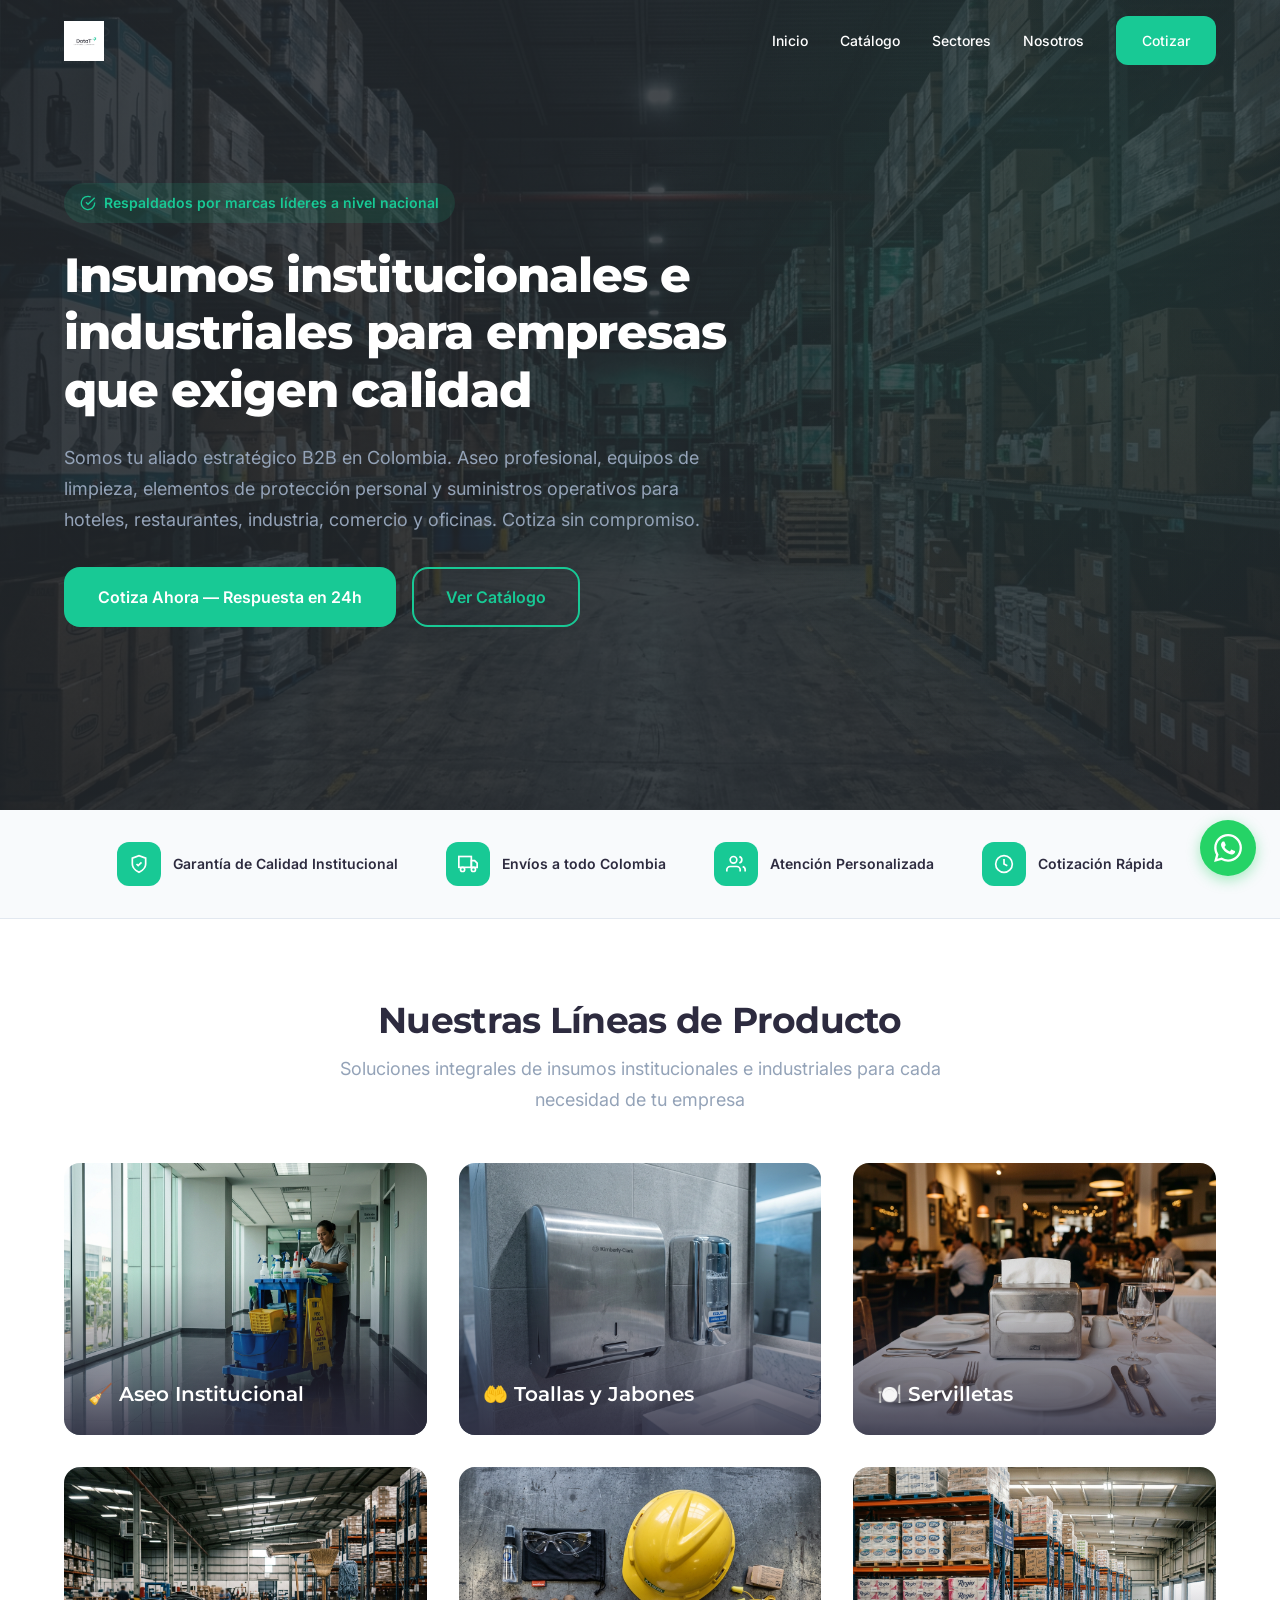
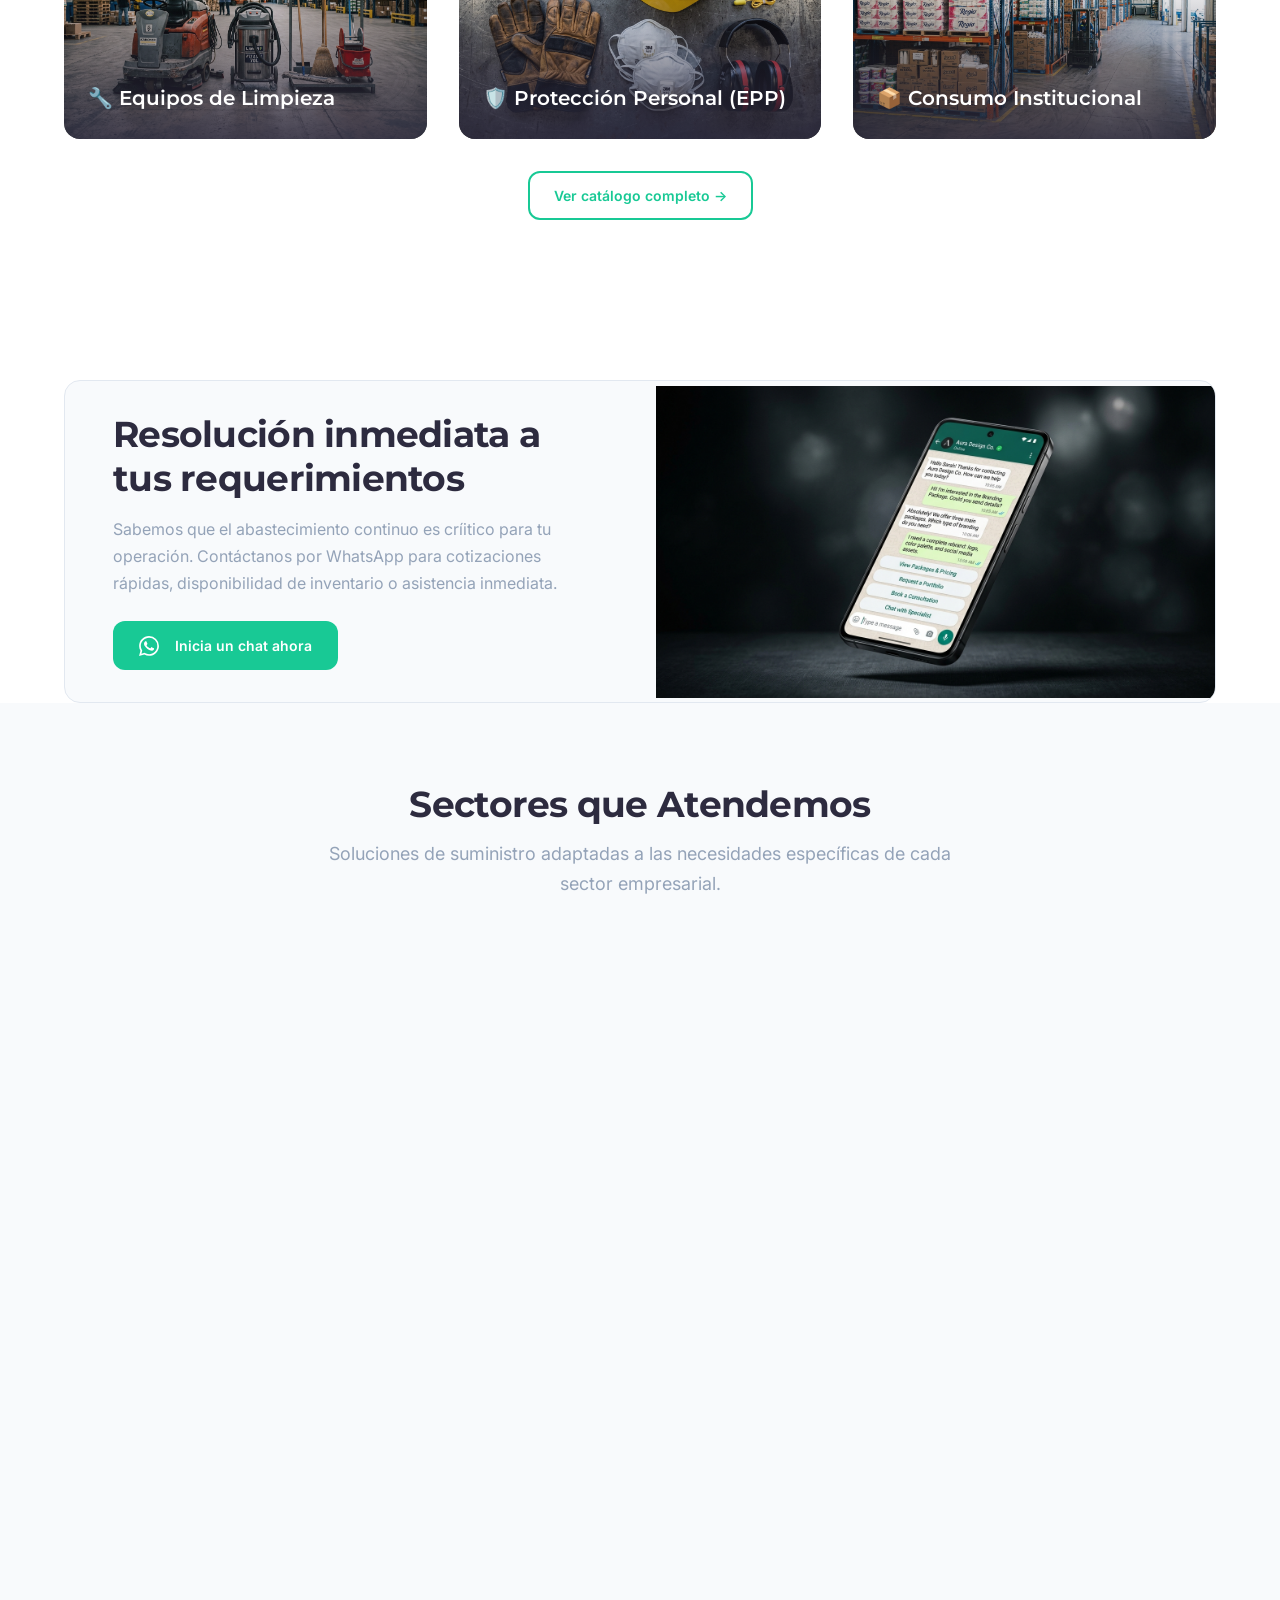
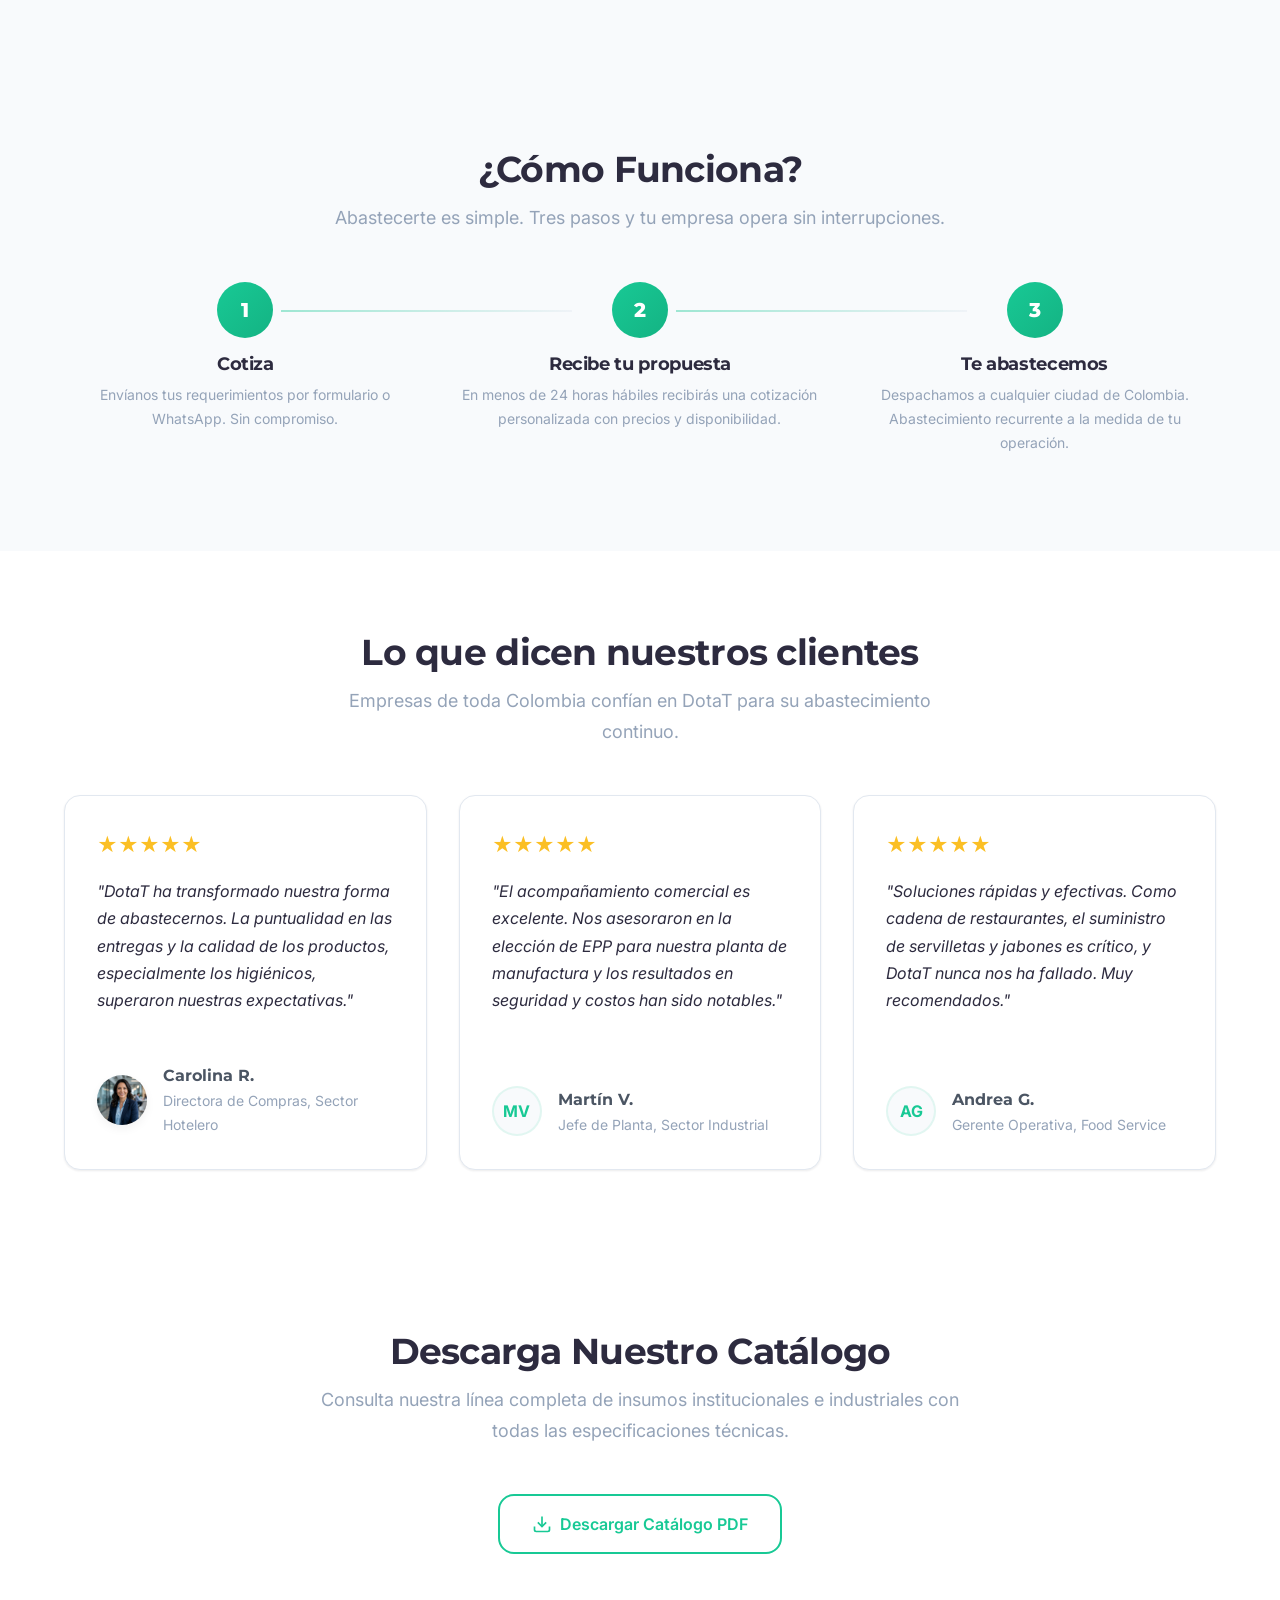
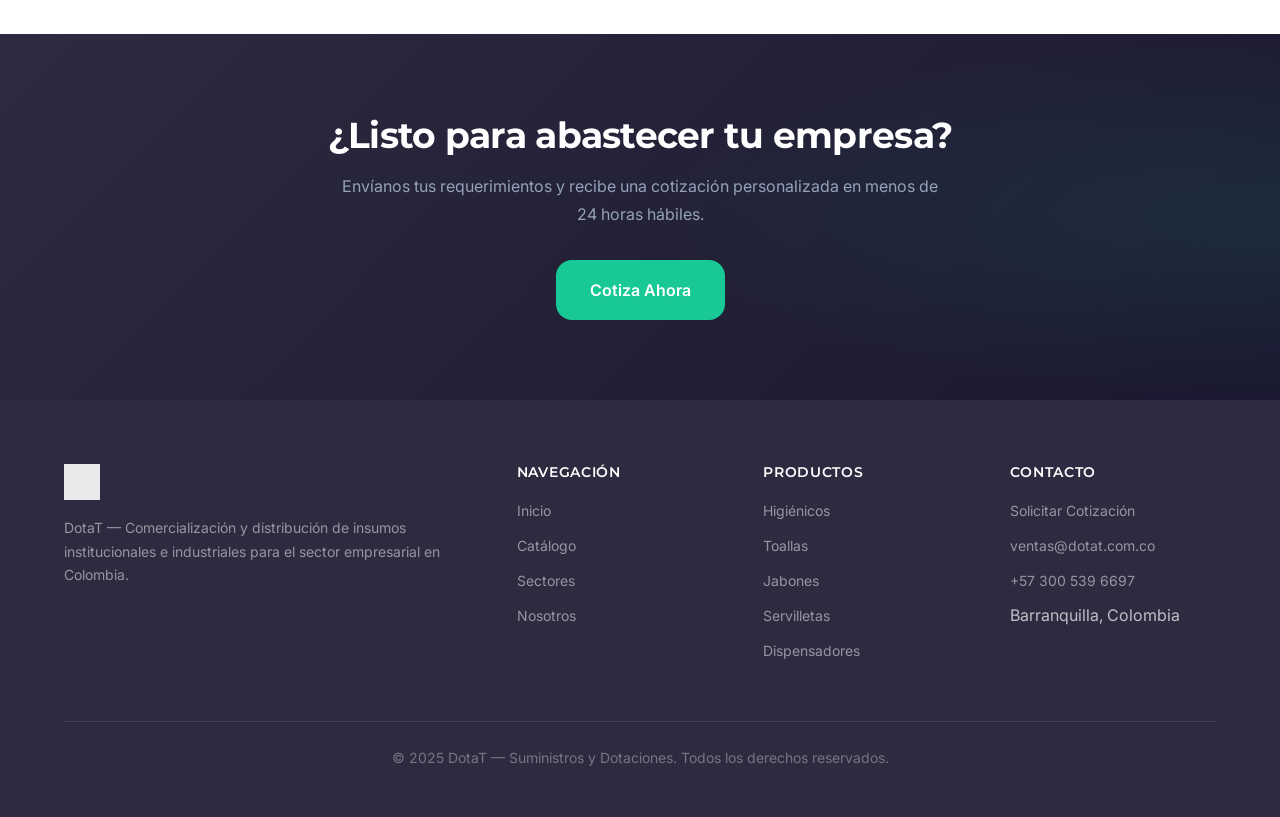
==== index.html @ 96220d11 "fix: mobile UX improvements for catalog, sectores, and nosotros pages - Catalog: hide filter sidebar" ====
﻿<!DOCTYPE html>
<html lang="es">

<head>
  <meta charset="UTF-8">
  <meta name="viewport" content="width=device-width, initial-scale=1.0">
  <title>DotaT — Insumos Institucionales e Industriales para Empresas | Colombia</title>
  <meta name="description"
    content="DotaT comercializa y distribuye insumos institucionales e industriales para el sector empresarial en Colombia. Aseo profesional, equipos de limpieza, EPP y suministros de consumo masivo respaldados por marcas reconocidas.">
  <link rel="canonical" href="https://dotat.com.co/">

  <!-- Open Graph -->
  <meta property="og:type" content="website">
  <meta property="og:title" content="DotaT — Insumos Institucionales e Industriales para Empresas">
  <meta property="og:description"
    content="Aseo profesional, equipos de limpieza, EPP y suministros operativos para hoteles, restaurantes, industria, comercio y oficinas en Colombia.">
  <meta property="og:url" content="https://dotat.com.co/">
  <meta property="og:site_name" content="DotaT">
  <meta property="og:locale" content="es_CO">

  <link rel="stylesheet" href="css/styles.css">
  <link rel="icon" href="assets/logo/favicon.ico" type="image/x-icon">

  <!-- Schema.org JSON-LD -->
  <script type="application/ld+json">
  {
    "@context": "https://schema.org",
    "@graph": [
      {
        "@type": "Organization",
        "@id": "https://dotat.com.co/#organization",
        "name": "DotaT — Suministros y Dotaciones",
        "url": "https://dotat.com.co",
        "description": "Comercialización y distribución de insumos institucionales e industriales para el sector empresarial en Colombia.",
        "email": "ventas@dotat.com.co",
        "telephone": "+573005396697",
        "address": {
          "@type": "PostalAddress",
          "addressLocality": "Barranquilla",
          "addressCountry": "CO"
        },
        "areaServed": {
          "@type": "Country",
          "name": "Colombia"
        },
        "contactPoint": [
          {
            "@type": "ContactPoint",
            "telephone": "+573005396697",
            "contactType": "sales",
            "email": "ventas@dotat.com.co",
            "availableLanguage": "Spanish"
          },
          {
            "@type": "ContactPoint",
            "email": "servicioalcliente@dotat.com.co",
            "contactType": "customer service",
            "availableLanguage": "Spanish"
          }
        ]
      },
      {
        "@type": "WebSite",
        "@id": "https://dotat.com.co/#website",
        "url": "https://dotat.com.co",
        "name": "DotaT",
        "publisher": { "@id": "https://dotat.com.co/#organization" }
      }
    ]
  }
  </script>
</head>

<body>

  <!-- ========== NAVBAR ========== -->
  <nav class="navbar" role="navigation" aria-label="Navegación principal">
    <div class="container navbar__inner">
      <a href="index.html" class="navbar__logo" aria-label="DotaT - Inicio">
        <img src="assets/logo-dotat.jpeg" alt="DotaT — Suministros y Dotaciones">
      </a>
      <button class="navbar__toggle" aria-label="Abrir menú" aria-expanded="false">
        <span></span><span></span><span></span>
      </button>
      <ul class="navbar__links">
        <li><a href="index.html">Inicio</a></li>
        <li><a href="catalogo.html">Catálogo</a></li>
        <li><a href="sectores.html">Sectores</a></li>
        <li><a href="nosotros.html">Nosotros</a></li>
        <li><a href="contacto.html" class="btn btn--primary">Cotizar</a></li>
      </ul>
    </div>
  </nav>

  <!-- ========== HERO ========== -->
  <section class="hero" id="inicio"
    style="background: linear-gradient(rgba(36, 41, 46, 0.85), rgba(36, 41, 46, 0.85)), url('assets/images/hero/h01.webp') center/cover no-repeat;">
    <div class="container">
      <div class="hero__content">
        <span class="hero__badge">
          <svg width="16" height="16" viewBox="0 0 24 24" fill="none" stroke="currentColor" stroke-width="2">
            <path d="M22 11.08V12a10 10 0 1 1-5.93-9.14" />
            <polyline points="22 4 12 14.01 9 11.01" />
          </svg>
          Respaldados por marcas líderes a nivel nacional
        </span>
        <h1>Insumos institucionales e industriales para empresas que exigen calidad</h1>
        <p class="hero__subtitle">Somos tu aliado estratégico B2B en Colombia. Aseo profesional, equipos de limpieza,
          elementos de protección personal y suministros operativos para hoteles, restaurantes, industria, comercio y
          oficinas. Cotiza sin compromiso.</p>
        <div class="hero__actions">
          <a href="contacto.html" class="btn btn--primary btn--lg">Cotiza Ahora — Respuesta en 24h</a>
          <a href="catalogo.html" class="btn btn--outline btn--lg">Ver Catálogo</a>
        </div>
      </div>
    </div>
  </section>

  <!-- ========== TRUST BAR ========== -->
  <section class="trust-bar">
    <div class="container trust-bar__inner">
      <div class="trust-item">
        <div class="trust-item__icon">
          <svg width="20" height="20" viewBox="0 0 24 24" fill="none" stroke="currentColor" stroke-width="2">
            <path d="M12 22s8-4 8-10V5l-8-3-8 3v7c0 6 8 10 8 10z" />
            <polyline points="9 12 11 14 15 10" />
          </svg>
        </div>
        <span>Garantía de Calidad Institucional</span>
      </div>
      <div class="trust-item">
        <div class="trust-item__icon">
          <svg width="20" height="20" viewBox="0 0 24 24" fill="none" stroke="currentColor" stroke-width="2">
            <rect x="1" y="3" width="15" height="13" />
            <polygon points="16 8 20 8 23 11 23 16 16 16 16 8" />
            <circle cx="5.5" cy="18.5" r="2.5" />
            <circle cx="18.5" cy="18.5" r="2.5" />
          </svg>
        </div>
        <span>Envíos a todo Colombia</span>
      </div>
      <div class="trust-item">
        <div class="trust-item__icon">
          <svg width="20" height="20" viewBox="0 0 24 24" fill="none" stroke="currentColor" stroke-width="2">
            <path d="M17 21v-2a4 4 0 0 0-4-4H5a4 4 0 0 0-4 4v2" />
            <circle cx="9" cy="7" r="4" />
            <path d="M23 21v-2a4 4 0 0 0-3-3.87" />
            <path d="M16 3.13a4 4 0 0 1 0 7.75" />
          </svg>
        </div>
        <span>Atención Personalizada</span>
      </div>
      <div class="trust-item">
        <div class="trust-item__icon">
          <svg width="20" height="20" viewBox="0 0 24 24" fill="none" stroke="currentColor" stroke-width="2">
            <circle cx="12" cy="12" r="10" />
            <polyline points="12 6 12 12 16 14" />
          </svg>
        </div>
        <span>Cotización Rápida</span>
      </div>
    </div>
  </section>

  <!-- ========== CATEGORÍAS DESTACADAS ========== -->
  <section class="section" id="categorias">
    <div class="container">
      <div class="section-header">
        <h2>Nuestras Líneas de Producto</h2>
        <p>Soluciones integrales de insumos institucionales e industriales para cada necesidad de tu empresa</p>
      </div>
      <div class="grid grid--3">
        <a href="catalogo.html#higienicos-jumbo" class="category-card" data-animate>
          <img class="category-card__img" src="assets/images/categorias/c01.webp" loading="lazy"
            alt="Insumos de Aseo Institucional">
          <div class="category-card__overlay">
            <span class="category-card__title">🧹 Aseo Institucional</span>
          </div>
        </a>
        <a href="catalogo.html#toallas-flujo-central" class="category-card" data-animate>
          <img class="category-card__img" src="assets/images/categorias/c02.webp" loading="lazy"
            alt="Toallas y Jabones Institucionales">
          <div class="category-card__overlay">
            <span class="category-card__title">🤲 Toallas y Jabones</span>
          </div>
        </a>
        <a href="catalogo.html#servilletas" class="category-card" data-animate>
          <img class="category-card__img" src="assets/images/categorias/c03.webp" loading="lazy"
            alt="Servilletas Institucionales">
          <div class="category-card__overlay">
            <span class="category-card__title">🍽️ Servilletas</span>
          </div>
        </a>
        <a href="catalogo.html" class="category-card" data-animate>
          <img class="category-card__img" src="assets/images/categorias/c04.webp" loading="lazy"
            alt="Equipos y Accesorios de Limpieza Profesional">
          <div class="category-card__overlay">
            <span class="category-card__title">🔧 Equipos de Limpieza</span>
          </div>
        </a>
        <a href="catalogo.html" class="category-card" data-animate>
          <img class="category-card__img" src="assets/images/categorias/c05.webp" loading="lazy"
            alt="Elementos de Protección Personal (EPP)">
          <div class="category-card__overlay">
            <span class="category-card__title">🛡️ Protección Personal (EPP)</span>
          </div>
        </a>
        <a href="catalogo.html" class="category-card" data-animate>
          <img class="category-card__img" src="assets/images/categorias/c06.webp" loading="lazy"
            alt="Insumos de Consumo Institucional">
          <div class="category-card__overlay">
            <span class="category-card__title">📦 Consumo Institucional</span>
          </div>
        </a>
      </div>
      <div class="text-center mt-8">
        <a href="catalogo.html" class="btn btn--outline">Ver catálogo completo →</a>
      </div>
    </div>
  </section>

  <!-- ========== WHATSAPP BANNERR ========== -->
  <section class="section" style="padding-bottom: 0;">
    <div class="container">
      <div class="grid grid--2"
        style="align-items: center; background: var(--color-surface); border-radius: var(--radius-lg); overflow: hidden; border: 1px solid var(--color-border);">
        <div style="padding: var(--space-8) var(--space-12);">
          <h2 style="margin-bottom: var(--space-4);">Resolución inmediata a tus requerimientos</h2>
          <p class="text-muted" style="margin-bottom: var(--space-6);">Sabemos que el abastecimiento continuo es
            críitico para tu operación. Contáctanos por WhatsApp para cotizaciones rápidas, disponibilidad de inventario
            o asistencia inmediata.</p>
          <a href="https://wa.me/573005396697?text=Hola%2C%20me%20interesa%20cotizar%20productos%20DotaT"
            class="btn btn--primary" target="_blank" rel="noopener">
            <svg width="20" height="20" viewBox="0 0 24 24" fill="currentColor" style="margin-right: 8px;">
              <path
                d="M17.472 14.382c-.297-.149-1.758-.867-2.03-.967-.273-.099-.471-.148-.67.15-.197.297-.767.966-.94 1.164-.173.199-.347.223-.644.075-.297-.15-1.255-.463-2.39-1.475-.883-.788-1.48-1.761-1.653-2.059-.173-.297-.018-.458.13-.606.134-.133.298-.347.446-.52.149-.174.198-.298.298-.497.099-.198.05-.371-.025-.52-.075-.149-.669-1.612-.916-2.207-.242-.579-.487-.5-.669-.51-.173-.008-.371-.01-.57-.01-.198 0-.52.074-.792.372-.272.297-1.04 1.016-1.04 2.479 0 1.462 1.065 2.875 1.213 3.074.149.198 2.096 3.2 5.077 4.487.709.306 1.262.489 1.694.625.712.227 1.36.195 1.871.118.571-.085 1.758-.719 2.006-1.413.248-.694.248-1.289.173-1.413-.074-.124-.272-.198-.57-.347m-5.421 7.403h-.004a9.87 9.87 0 01-5.031-1.378l-.361-.214-3.741.982.998-3.648-.235-.374a9.86 9.86 0 01-1.51-5.26c.001-5.45 4.436-9.884 9.888-9.884 2.64 0 5.122 1.03 6.988 2.898a9.825 9.825 0 012.893 6.994c-.003 5.45-4.437 9.884-9.885 9.884m8.413-18.297A11.815 11.815 0 0012.05 0C5.495 0 .16 5.335.157 11.892c0 2.096.547 4.142 1.588 5.945L.057 24l6.305-1.654a11.882 11.882 0 005.683 1.448h.005c6.554 0 11.89-5.335 11.893-11.893a11.821 11.821 0 00-3.48-8.413z" />
            </svg>
            Inicia un chat ahora
          </a>
        </div>
        <div>
          <img src="assets/images/extras/e01.webp" alt="Atención rápida por WhatsApp"
            style="width: 100%; height: 100%; object-fit: cover; display: block;" loading="lazy">
        </div>
      </div>
    </div>
  </section>

  <!-- ========== SECTORES ========== -->
  <section class="section section--surface" id="sectores">
    <div class="container">
      <div class="section-header">
        <h2>Sectores que Atendemos</h2>
        <p>Soluciones de suministro adaptadas a las necesidades específicas de cada sector empresarial.</p>
      </div>
      <div class="grid grid--3">
        <div class="card sector-card" data-animate>
          <div class="sector-card__icon">🏨</div>
          <h3 class="sector-card__title">Hoteles y Hospitalidad</h3>
          <p class="sector-card__desc">Abastecimiento constante y presentación premium para tus huéspedes.</p>
          <a href="sectores.html#hoteles" class="btn btn--outline">Ver soluciones</a>
        </div>
        <div class="card sector-card" data-animate>
          <div class="sector-card__icon">🍽️</div>
          <h3 class="sector-card__title">Restaurantes y Food Service</h3>
          <p class="sector-card__desc">Servilletas de alta rotación y entregas programadas para tu operación.</p>
          <a href="sectores.html#restaurantes" class="btn btn--outline">Ver soluciones</a>
        </div>
        <div class="card sector-card" data-animate>
          <div class="sector-card__icon">🏥</div>
          <h3 class="sector-card__title">Clínicas y Salud</h3>
          <p class="sector-card__desc">Cumplimiento normativo con productos certificados de higiene profesional.</p>
          <a href="sectores.html#clinicas" class="btn btn--outline">Ver soluciones</a>
        </div>
        <div class="card sector-card" data-animate>
          <div class="sector-card__icon">🏭</div>
          <h3 class="sector-card__title">Industria y Manufactura</h3>
          <p class="sector-card__desc">Insumos industriales, EPP y soluciones para continuidad operativa.</p>
          <a href="sectores.html#industria" class="btn btn--outline">Ver soluciones</a>
        </div>
        <div class="card sector-card" data-animate>
          <div class="sector-card__icon">🏢</div>
          <h3 class="sector-card__title">Oficinas y Centros Empresariales</h3>
          <p class="sector-card__desc">Suministros institucionales con costos controlados y abastecimiento recurrente.
          </p>
          <a href="sectores.html#oficinas" class="btn btn--outline">Ver soluciones</a>
        </div>
        <div class="card sector-card" data-animate>
          <div class="sector-card__icon">📦</div>
          <h3 class="sector-card__title">Comercio y Establecimientos</h3>
          <p class="sector-card__desc">Soluciones de suministro flexibles para negocios de cualquier tamaño.</p>
          <a href="sectores.html#comercio" class="btn btn--outline">Ver soluciones</a>
        </div>
      </div>
    </div>
  </section>

  <!-- ========== CÓMO FUNCIONA ========== -->
  <section class="section section--surface" id="como-funciona">
    <div class="container">
      <div class="section-header">
        <h2>¿Cómo Funciona?</h2>
        <p>Abastecerte es simple. Tres pasos y tu empresa opera sin interrupciones.</p>
      </div>
      <div class="steps">
        <div class="step" data-animate>
          <div class="step__number">1</div>
          <h3 class="step__title">Cotiza</h3>
          <p class="step__desc">Envíanos tus requerimientos por formulario o WhatsApp. Sin compromiso.</p>
        </div>
        <div class="step" data-animate>
          <div class="step__number">2</div>
          <h3 class="step__title">Recibe tu propuesta</h3>
          <p class="step__desc">En menos de 24 horas hábiles recibirás una cotización personalizada con precios y
            disponibilidad.</p>
        </div>
        <div class="step" data-animate>
          <div class="step__number">3</div>
          <h3 class="step__title">Te abastecemos</h3>
          <p class="step__desc">Despachamos a cualquier ciudad de Colombia. Abastecimiento recurrente a la medida de tu
            operación.</p>
        </div>
      </div>
    </div>
  </section>

  <!-- ========== TESTIMONIOS ========== -->
  <section class="section">
    <div class="container">
      <div class="section-header text-center">
        <h2>Lo que dicen nuestros clientes</h2>
        <p>Empresas de toda Colombia confían en DotaT para su abastecimiento continuo.</p>
      </div>
      <div class="grid grid--3">
        <div class="card" style="padding: var(--space-8); display: flex; flex-direction: column; gap: var(--space-4);">
          <div style="color: #fbbf24; font-size: 1.25rem;">★★★★★</div>
          <p style="font-style: italic; color: var(--color-text-primary); flex-grow: 1;">"DotaT ha transformado nuestra
            forma de abastecernos. La puntualidad en las entregas y la calidad de los productos, especialmente los
            higiénicos, superaron nuestras expectativas."</p>
          <div style="display: flex; align-items: center; gap: var(--space-4); margin-top: var(--space-4);">
            <div
              style="width: 50px; height: 50px; border-radius: 50%; overflow: hidden; background: var(--color-surface); flex-shrink: 0; box-shadow: 0 4px 10px rgba(0,0,0,0.05);">
              <img src="assets/images/extras/e06.webp" alt="Carolina Restrepo"
                style="width: 100%; height: 100%; object-fit: cover;">
            </div>
            <div>
              <p style="font-weight: 700; margin: 0; font-family: var(--font-heading);">Carolina R.</p>
              <p style="font-size: var(--text-sm); color: var(--color-text-muted); margin: 0;">Directora de Compras,
                Sector Hotelero</p>
            </div>
          </div>
        </div>

        <div class="card" style="padding: var(--space-8); display: flex; flex-direction: column; gap: var(--space-4);">
          <div style="color: #fbbf24; font-size: 1.25rem;">★★★★★</div>
          <p style="font-style: italic; color: var(--color-text-primary); flex-grow: 1;">"El acompañamiento comercial es
            excelente. Nos asesoraron en la elección de EPP para nuestra planta de manufactura y los resultados en
            seguridad y costos han sido notables."</p>
          <div style="display: flex; align-items: center; gap: var(--space-4); margin-top: var(--space-4);">
            <div
              style="width: 50px; height: 50px; border-radius: 50%; overflow: hidden; background: var(--color-surface); flex-shrink: 0; display: flex; align-items: center; justify-content: center; font-weight: bold; color: var(--color-accent); border: 2px solid var(--color-accent-light);">
              MV
            </div>
            <div>
              <p style="font-weight: 700; margin: 0; font-family: var(--font-heading);">Martín V.</p>
              <p style="font-size: var(--text-sm); color: var(--color-text-muted); margin: 0;">Jefe de Planta, Sector
                Industrial</p>
            </div>
          </div>
        </div>

        <div class="card" style="padding: var(--space-8); display: flex; flex-direction: column; gap: var(--space-4);">
          <div style="color: #fbbf24; font-size: 1.25rem;">★★★★★</div>
          <p style="font-style: italic; color: var(--color-text-primary); flex-grow: 1;">"Soluciones rápidas y
            efectivas. Como cadena de restaurantes, el suministro de servilletas y jabones es crítico, y DotaT nunca nos
            ha fallado. Muy recomendados."</p>
          <div style="display: flex; align-items: center; gap: var(--space-4); margin-top: var(--space-4);">
            <div
              style="width: 50px; height: 50px; border-radius: 50%; overflow: hidden; background: var(--color-surface); flex-shrink: 0; display: flex; align-items: center; justify-content: center; font-weight: bold; color: var(--color-accent); border: 2px solid var(--color-accent-light);">
              AG
            </div>
            <div>
              <p style="font-weight: 700; margin: 0; font-family: var(--font-heading);">Andrea G.</p>
              <p style="font-size: var(--text-sm); color: var(--color-text-muted); margin: 0;">Gerente Operativa, Food
                Service</p>
            </div>
          </div>
        </div>
      </div>
    </div>
  </section>

  <!-- ========== DESCARGA CATÁLOGO ========== -->
  <section class="section" id="descarga">
    <div class="container text-center">
      <div class="section-header">
        <h2>Descarga Nuestro Catálogo</h2>
        <p>Consulta nuestra línea completa de insumos institucionales e industriales con todas las especificaciones
          técnicas.</p>
      </div>
      <a href="assets/catalogo-tork.pdf" download class="btn btn--outline btn--lg">
        <svg width="20" height="20" viewBox="0 0 24 24" fill="none" stroke="currentColor" stroke-width="2">
          <path d="M21 15v4a2 2 0 0 1-2 2H5a2 2 0 0 1-2-2v-4" />
          <polyline points="7 10 12 15 17 10" />
          <line x1="12" y1="15" x2="12" y2="3" />
        </svg>
        Descargar Catálogo PDF
      </a>
    </div>
  </section>

  <!-- ========== CTA FINAL ========== -->
  <section class="cta-banner">
    <div class="container" style="position: relative; z-index: 2;">
      <h2>¿Listo para abastecer tu empresa?</h2>
      <p>Envíanos tus requerimientos y recibe una cotización personalizada en menos de 24 horas hábiles.</p>
      <a href="contacto.html" class="btn btn--primary btn--lg">Cotiza Ahora</a>
    </div>
  </section>

  <!-- ========== FOOTER ========== -->
  <footer class="footer">
    <div class="container">
      <div class="footer__grid">
        <div class="footer__brand">
          <img src="assets/logo-dotat.jpeg" alt="DotaT"
            style="height: 36px; filter: brightness(0) invert(1); opacity: 0.9;">
          <p>DotaT — Comercialización y distribución de insumos institucionales e industriales para el sector
            empresarial en Colombia.</p>
        </div>
        <div>
          <h4 class="footer__heading">Navegación</h4>
          <ul class="footer__links">
            <li><a href="index.html">Inicio</a></li>
            <li><a href="catalogo.html">Catálogo</a></li>
            <li><a href="sectores.html">Sectores</a></li>
            <li><a href="nosotros.html">Nosotros</a></li>
          </ul>
        </div>
        <div>
          <h4 class="footer__heading">Productos</h4>
          <ul class="footer__links">
            <li><a href="catalogo.html#higienicos-jumbo">Higiénicos</a></li>
            <li><a href="catalogo.html#toallas-flujo-central">Toallas</a></li>
            <li><a href="catalogo.html#jabones">Jabones</a></li>
            <li><a href="catalogo.html#servilletas">Servilletas</a></li>
            <li><a href="catalogo.html#dispensadores">Dispensadores</a></li>
          </ul>
        </div>
        <div>
          <h4 class="footer__heading">Contacto</h4>
          <ul class="footer__links">
            <li><a href="contacto.html">Solicitar Cotización</a></li>
            <li><a href="mailto:ventas@dotat.com.co">ventas@dotat.com.co</a></li>
            <li><a href="tel:+573005396697">+57 300 539 6697</a></li>
            <li>Barranquilla, Colombia</li>
          </ul>
        </div>
      </div>
      <div class="footer__bottom">
        <p>&copy; 2025 DotaT — Suministros y Dotaciones. Todos los derechos reservados.</p>
      </div>
    </div>
  </footer>

  <!-- WhatsApp Float -->
  <a href="https://wa.me/573005396697?text=Hola%2C%20me%20interesa%20cotizar%20productos%20DotaT" class="whatsapp-float"
    target="_blank" rel="noopener" aria-label="Contactar por WhatsApp">
    <svg width="28" height="28" viewBox="0 0 24 24" fill="currentColor">
      <path
        d="M17.472 14.382c-.297-.149-1.758-.867-2.03-.967-.273-.099-.471-.148-.67.15-.197.297-.767.966-.94 1.164-.173.199-.347.223-.644.075-.297-.15-1.255-.463-2.39-1.475-.883-.788-1.48-1.761-1.653-2.059-.173-.297-.018-.458.13-.606.134-.133.298-.347.446-.52.149-.174.198-.298.298-.497.099-.198.05-.371-.025-.52-.075-.149-.669-1.612-.916-2.207-.242-.579-.487-.5-.669-.51-.173-.008-.371-.01-.57-.01-.198 0-.52.074-.792.372-.272.297-1.04 1.016-1.04 2.479 0 1.462 1.065 2.875 1.213 3.074.149.198 2.096 3.2 5.077 4.487.709.306 1.262.489 1.694.625.712.227 1.36.195 1.871.118.571-.085 1.758-.719 2.006-1.413.248-.694.248-1.289.173-1.413-.074-.124-.272-.198-.57-.347m-5.421 7.403h-.004a9.87 9.87 0 01-5.031-1.378l-.361-.214-3.741.982.998-3.648-.235-.374a9.86 9.86 0 01-1.51-5.26c.001-5.45 4.436-9.884 9.888-9.884 2.64 0 5.122 1.03 6.988 2.898a9.825 9.825 0 012.893 6.994c-.003 5.45-4.437 9.884-9.885 9.884m8.413-18.297A11.815 11.815 0 0012.05 0C5.495 0 .16 5.335.157 11.892c0 2.096.547 4.142 1.588 5.945L.057 24l6.305-1.654a11.882 11.882 0 005.683 1.448h.005c6.554 0 11.89-5.335 11.893-11.893a11.821 11.821 0 00-3.48-8.413z" />
    </svg>
  </a>

  <script src="js/main.js"></script>
</body>

</html>
---- css/styles.css ----
/* ============================================
   DotaT B2B — Sistema de Diseño Global
   ============================================ */

/* --- Google Fonts --- */
@import url('https://fonts.googleapis.com/css2?family=Inter:wght@400;500;600&family=Montserrat:wght@600;700;800&display=swap');

/* --- Design Tokens --- */
:root {
  /* Brand Colors */
  --color-accent: #18C995;
  --color-accent-hover: #14b383;
  --color-accent-light: rgba(24, 201, 149, 0.1);
  --color-primary-dark: #2D2B3F;
  --color-primary-dark-translucent: rgba(45, 43, 63, 0.85);
  --color-tork-blue: #009EDD;
  --color-tork-blue-light: rgba(0, 158, 221, 0.1);

  /* Neutrals */
  --color-white: #FFFFFF;
  --color-bg: #FFFFFF;
  --color-surface: #F8FAFC;
  --color-border: #E2E8F0;
  --color-text-primary: #2D2B3F;
  --color-text-body: #4B5563;
  --color-text-muted: #94A3B8;

  /* Typography */
  --font-heading: 'Montserrat', sans-serif;
  --font-body: 'Inter', sans-serif;

  /* Font Sizes (Fluid) */
  --text-xs: 0.75rem;
  --text-sm: 0.875rem;
  --text-base: 1rem;
  --text-lg: 1.125rem;
  --text-xl: 1.25rem;
  --text-2xl: 1.5rem;
  --text-3xl: 1.875rem;
  --text-4xl: 2.25rem;
  --text-5xl: 3rem;

  /* Spacing */
  --space-1: 0.25rem;
  --space-2: 0.5rem;
  --space-3: 0.75rem;
  --space-4: 1rem;
  --space-5: 1.25rem;
  --space-6: 1.5rem;
  --space-8: 2rem;
  --space-10: 2.5rem;
  --space-12: 3rem;
  --space-16: 4rem;
  --space-20: 5rem;
  --space-24: 6rem;

  /* Radius */
  --radius-sm: 8px;
  --radius-md: 12px;
  --radius-lg: 16px;
  --radius-xl: 24px;
  --radius-full: 9999px;

  /* Shadows (tinted with primary dark) */
  --shadow-sm: 0 1px 3px rgba(45, 43, 63, 0.04), 0 1px 2px rgba(45, 43, 63, 0.06);
  --shadow-md: 0 4px 6px rgba(45, 43, 63, 0.04), 0 2px 4px rgba(45, 43, 63, 0.06);
  --shadow-lg: 0 10px 25px rgba(45, 43, 63, 0.06), 0 4px 10px rgba(45, 43, 63, 0.04);
  --shadow-xl: 0 20px 40px rgba(45, 43, 63, 0.08), 0 8px 16px rgba(45, 43, 63, 0.04);

  /* Transitions */
  --transition-fast: 150ms ease-in-out;
  --transition-base: 250ms ease-in-out;
  --transition-slow: 350ms ease-in-out;

  /* Container */
  --container-max: 1200px;
  --container-padding: var(--space-6);
}

/* --- Reset & Base --- */
*,
*::before,
*::after {
  box-sizing: border-box;
  margin: 0;
  padding: 0;
}

html {
  scroll-behavior: smooth;
  -webkit-font-smoothing: antialiased;
  -moz-osx-font-smoothing: grayscale;
}

body {
  font-family: var(--font-body);
  font-size: var(--text-base);
  line-height: 1.7;
  color: var(--color-text-body);
  background-color: var(--color-bg);
}

img {
  max-width: 100%;
  height: auto;
  display: block;
}

a {
  color: var(--color-accent);
  text-decoration: none;
  transition: color var(--transition-fast);
}

a:hover {
  color: var(--color-accent-hover);
}

a:focus-visible {
  outline: 2px solid var(--color-accent);
  outline-offset: 2px;
  border-radius: var(--radius-sm);
}

/* --- Typography --- */
h1,
h2,
h3,
h4,
h5,
h6 {
  font-family: var(--font-heading);
  color: var(--color-text-primary);
  line-height: 1.2;
  letter-spacing: -0.02em;
}

h1 {
  font-size: var(--text-5xl);
  font-weight: 800;
}

h2 {
  font-size: var(--text-4xl);
  font-weight: 700;
}

h3 {
  font-size: var(--text-2xl);
  font-weight: 600;
}

h4 {
  font-size: var(--text-xl);
  font-weight: 600;
}

p {
  margin-bottom: var(--space-4);
}

.text-muted {
  color: var(--color-text-muted);
}

.text-accent {
  color: var(--color-accent);
}

/* --- Layout --- */
.container {
  width: 100%;
  max-width: var(--container-max);
  margin-left: auto;
  margin-right: auto;
  padding-left: var(--container-padding);
  padding-right: var(--container-padding);
}

.section {
  padding-top: var(--space-20);
  padding-bottom: var(--space-20);
}

.section--surface {
  background-color: var(--color-surface);
}

.grid {
  display: grid;
  gap: var(--space-8);
}

.grid--2 {
  grid-template-columns: repeat(2, 1fr);
}

.grid--3 {
  grid-template-columns: repeat(3, 1fr);
}

.grid--4 {
  grid-template-columns: repeat(4, 1fr);
}

@media (max-width: 1024px) {
  .grid--4 {
    grid-template-columns: repeat(2, 1fr);
  }

  .grid--3 {
    grid-template-columns: repeat(2, 1fr);
  }
}

@media (max-width: 640px) {

  .grid--4,
  .grid--3,
  .grid--2 {
    grid-template-columns: 1fr;
  }

  h1 {
    font-size: var(--text-3xl);
  }

  h2 {
    font-size: var(--text-2xl);
  }

  .section {
    padding-top: var(--space-12);
    padding-bottom: var(--space-12);
  }
}

/* --- Buttons --- */
.btn {
  display: inline-flex;
  align-items: center;
  justify-content: center;
  gap: var(--space-2);
  font-family: var(--font-body);
  font-weight: 600;
  font-size: var(--text-sm);
  padding: var(--space-3) var(--space-6);
  border-radius: var(--radius-md);
  border: 2px solid transparent;
  cursor: pointer;
  transition: transform var(--transition-fast), background-color var(--transition-fast), box-shadow var(--transition-fast);
  text-decoration: none;
  line-height: 1.5;
}

.btn:focus-visible {
  outline: 2px solid var(--color-accent);
  outline-offset: 2px;
}

.btn:active {
  transform: scale(0.97);
}

.btn--primary {
  background-color: var(--color-accent);
  color: var(--color-white);
}

.btn--primary:hover {
  background-color: var(--color-accent-hover);
  transform: scale(1.03);
  box-shadow: 0 4px 14px rgba(24, 201, 149, 0.3);
  color: var(--color-white);
}

.btn--outline {
  background-color: transparent;
  color: var(--color-accent);
  border-color: var(--color-accent);
}

.btn--outline:hover {
  background-color: var(--color-accent);
  color: var(--color-white);
  transform: scale(1.03);
}

.btn--dark {
  background-color: var(--color-primary-dark);
  color: var(--color-white);
}

.btn--dark:hover {
  background-color: #3d3a52;
  transform: scale(1.03);
  color: var(--color-white);
}

.btn--lg {
  padding: var(--space-4) var(--space-8);
  font-size: var(--text-base);
  border-radius: var(--radius-lg);
}

/* --- Navbar --- */
.navbar {
  position: fixed;
  top: 0;
  left: 0;
  width: 100%;
  z-index: 100;
  padding: var(--space-4) 0;
  transition: background-color var(--transition-base), box-shadow var(--transition-base), padding var(--transition-base);
}

.navbar--scrolled {
  background-color: var(--color-primary-dark-translucent);
  backdrop-filter: blur(12px);
  -webkit-backdrop-filter: blur(12px);
  box-shadow: var(--shadow-md);
  padding: var(--space-2) 0;
}

.navbar__inner {
  display: flex;
  align-items: center;
  justify-content: space-between;
}

.navbar__logo img {
  height: 40px;
  width: auto;
}

.navbar__links {
  display: flex;
  align-items: center;
  gap: var(--space-8);
  list-style: none;
}

.navbar__links a {
  color: var(--color-white);
  font-weight: 500;
  font-size: var(--text-sm);
  transition: color var(--transition-fast);
  position: relative;
}

.navbar__links a:hover {
  color: var(--color-accent);
}

.navbar__links a::after {
  content: '';
  position: absolute;
  bottom: -4px;
  left: 0;
  width: 0;
  height: 2px;
  background-color: var(--color-accent);
  transition: width var(--transition-base);
}

.navbar__links a:hover::after {
  width: 100%;
}

/* Mobile menu */
.navbar__toggle {
  display: none;
  background: none;
  border: none;
  cursor: pointer;
  padding: var(--space-2);
}

.navbar__toggle span {
  display: block;
  width: 24px;
  height: 2px;
  background-color: var(--color-white);
  margin: 5px 0;
  transition: transform var(--transition-fast), opacity var(--transition-fast);
}

@media (max-width: 768px) {
  .navbar__toggle {
    display: block;
  }

  .navbar__links {
    display: none;
    position: absolute;
    top: 100%;
    left: 0;
    width: 100%;
    flex-direction: column;
    background-color: var(--color-primary-dark);
    padding: var(--space-6);
    gap: var(--space-4);
  }

  .navbar__links--open {
    display: flex;
  }
}

/* --- Hero --- */
.hero {
  position: relative;
  min-height: 90vh;
  display: flex;
  align-items: center;
  background: linear-gradient(135deg, var(--color-primary-dark) 0%, #1a1830 60%, #12202e 100%);
  overflow: hidden;
}

.hero::before {
  content: '';
  position: absolute;
  top: -50%;
  right: -20%;
  width: 70%;
  height: 150%;
  background: radial-gradient(ellipse, rgba(24, 201, 149, 0.08) 0%, transparent 70%);
  pointer-events: none;
}

.hero::after {
  content: '';
  position: absolute;
  inset: 0;
  pointer-events: none;
  z-index: 1;
}

.hero__content {
  position: relative;
  z-index: 2;
  max-width: 680px;
}

.hero__badge {
  display: inline-flex;
  align-items: center;
  gap: var(--space-2);
  background-color: rgba(24, 201, 149, 0.12);
  color: var(--color-accent);
  font-size: var(--text-sm);
  font-weight: 600;
  padding: var(--space-2) var(--space-4);
  border-radius: var(--radius-full);
  margin-bottom: var(--space-6);
}

.hero h1 {
  color: var(--color-white);
  margin-bottom: var(--space-6);
}

.hero__subtitle {
  color: var(--color-text-muted);
  font-size: var(--text-lg);
  margin-bottom: var(--space-8);
  line-height: 1.7;
}

.hero__actions {
  display: flex;
  gap: var(--space-4);
  flex-wrap: wrap;
}

/* --- Trust Bar --- */
.trust-bar {
  background-color: var(--color-surface);
  border-bottom: 1px solid var(--color-border);
}

.trust-bar__inner {
  display: flex;
  justify-content: center;
  align-items: center;
  gap: var(--space-12);
  padding: var(--space-8) 0;
  flex-wrap: wrap;
}

.trust-item {
  display: flex;
  align-items: center;
  gap: var(--space-3);
  font-size: var(--text-sm);
  font-weight: 600;
  color: var(--color-text-primary);
}

.trust-item__icon {
  width: 44px;
  height: 44px;
  display: flex;
  align-items: center;
  justify-content: center;
  background-color: var(--color-accent);
  color: var(--color-white);
  border-radius: var(--radius-md);
  font-size: var(--text-lg);
  flex-shrink: 0;
}

/* --- Cards --- */
.card {
  background-color: var(--color-white);
  border-radius: var(--radius-lg);
  overflow: hidden;
  box-shadow: var(--shadow-sm);
  border: 1px solid var(--color-border);
  transition: transform var(--transition-base), box-shadow var(--transition-base);
}

.card:hover {
  transform: translateY(-4px);
  box-shadow: var(--shadow-lg);
}

/* Category card hover glow */
.category-card:hover {
  box-shadow: 0 8px 30px rgba(24, 201, 149, 0.15), var(--shadow-lg);
}

/* Category Card */
.category-card {
  position: relative;
  border-radius: var(--radius-lg);
  overflow: hidden;
  cursor: pointer;
  aspect-ratio: 4/3;
}

.category-card__img {
  width: 100%;
  height: 100%;
  object-fit: cover;
  transition: transform var(--transition-slow);
}

.category-card:hover .category-card__img {
  transform: scale(1.05);
}

.category-card__overlay {
  position: absolute;
  inset: 0;
  background: linear-gradient(to top, rgba(45, 43, 63, 0.85), transparent 60%);
  display: flex;
  align-items: flex-end;
  padding: var(--space-6);
}

.category-card__title {
  color: var(--color-white);
  font-family: var(--font-heading);
  font-size: var(--text-xl);
  font-weight: 600;
}

/* Sector Card */
.sector-card {
  text-align: center;
  padding: var(--space-10) var(--space-6);
}

.sector-card__icon {
  width: 64px;
  height: 64px;
  margin: 0 auto var(--space-4);
  display: flex;
  align-items: center;
  justify-content: center;
  background: var(--color-accent-light);
  color: var(--color-accent);
  border-radius: var(--radius-lg);
  font-size: var(--text-2xl);
}

.sector-card__title {
  font-family: var(--font-heading);
  font-weight: 600;
  font-size: var(--text-lg);
  color: var(--color-text-primary);
  margin-bottom: var(--space-2);
}

.sector-card__desc {
  font-size: var(--text-sm);
  color: var(--color-text-muted);
  margin-bottom: var(--space-4);
}

/* Product Card */
.product-card {
  position: relative;
  display: flex;
  flex-direction: column;
}

.product-card__img-wrap {
  background-color: var(--color-surface);
  padding: var(--space-6);
  display: flex;
  align-items: center;
  justify-content: center;
  min-height: 200px;
}

.product-card__img {
  max-height: 160px;
  object-fit: contain;
}

.product-card__body {
  padding: var(--space-5);
  flex: 1;
  display: flex;
  flex-direction: column;
}

.product-card__brand {
  display: inline-block;
  background-color: var(--color-tork-blue-light);
  color: var(--color-tork-blue);
  font-size: var(--text-xs);
  font-weight: 600;
  padding: 2px 8px;
  border-radius: var(--radius-full);
  margin-bottom: var(--space-2);
}

.product-card__quality {
  display: inline-block;
  font-size: var(--text-xs);
  font-weight: 600;
  padding: 2px 8px;
  border-radius: var(--radius-full);
  margin-left: var(--space-1);
}

.product-card__quality--premium {
  background: #fef3c7;
  color: #92400e;
}

.product-card__quality--advanced {
  background: #dbeafe;
  color: #1e40af;
}

.product-card__quality--universal {
  background: #e2e8f0;
  color: #475569;
}

.product-card__name {
  font-family: var(--font-heading);
  font-weight: 600;
  font-size: var(--text-base);
  color: var(--color-text-primary);
  margin: var(--space-2) 0;
  flex: 1;
}

.product-card__code {
  font-size: var(--text-sm);
  color: var(--color-text-muted);
}

.product-card__footer {
  padding: 0 var(--space-5) var(--space-5);
  display: flex;
  gap: var(--space-2);
  margin-top: auto;
}

/* --- CTA Banner --- */
.cta-banner {
  background: linear-gradient(135deg, var(--color-primary-dark), #1a1830);
  color: var(--color-white);
  text-align: center;
  padding: var(--space-20) var(--space-6);
  position: relative;
  overflow: hidden;
}

.cta-banner::before {
  content: '';
  position: absolute;
  top: 0;
  right: 0;
  width: 50%;
  height: 100%;
  background: radial-gradient(ellipse at right, rgba(24, 201, 149, 0.1), transparent 70%);
  pointer-events: none;
}

.cta-banner h2 {
  color: var(--color-white);
  margin-bottom: var(--space-4);
}

.cta-banner p {
  color: var(--color-text-muted);
  margin-bottom: var(--space-8);
  max-width: 600px;
  margin-left: auto;
  margin-right: auto;
}

/* --- Footer --- */
.footer {
  background-color: var(--color-primary-dark);
  color: rgba(255, 255, 255, 0.7);
  padding: var(--space-16) 0 var(--space-8);
}

.footer__grid {
  display: grid;
  grid-template-columns: 2fr 1fr 1fr 1fr;
  gap: var(--space-10);
  margin-bottom: var(--space-12);
}

.footer__brand p {
  font-size: var(--text-sm);
  line-height: 1.7;
  color: rgba(255, 255, 255, 0.5);
  margin-top: var(--space-4);
}

.footer__heading {
  color: var(--color-white);
  font-family: var(--font-heading);
  font-size: var(--text-sm);
  font-weight: 600;
  text-transform: uppercase;
  letter-spacing: 0.05em;
  margin-bottom: var(--space-4);
}

.footer__links {
  list-style: none;
}

.footer__links li {
  margin-bottom: var(--space-2);
}

.footer__links a {
  color: rgba(255, 255, 255, 0.5);
  font-size: var(--text-sm);
  transition: color var(--transition-fast);
}

.footer__links a:hover {
  color: var(--color-accent);
}

.footer__bottom {
  border-top: 1px solid rgba(255, 255, 255, 0.1);
  padding-top: var(--space-6);
  text-align: center;
  font-size: var(--text-sm);
  color: rgba(255, 255, 255, 0.35);
}

@media (max-width: 768px) {
  .footer__grid {
    grid-template-columns: 1fr 1fr;
  }
}

@media (max-width: 480px) {
  .footer__grid {
    grid-template-columns: 1fr;
  }
}

/* --- WhatsApp Float --- */
.whatsapp-float {
  position: fixed;
  bottom: var(--space-6);
  right: var(--space-6);
  z-index: 200;
  width: 56px;
  height: 56px;
  background-color: #25D366;
  color: var(--color-white);
  border-radius: var(--radius-full);
  display: flex;
  align-items: center;
  justify-content: center;
  font-size: 28px;
  box-shadow: 0 4px 14px rgba(37, 211, 102, 0.4);
  transition: transform var(--transition-fast), box-shadow var(--transition-fast);
  text-decoration: none;
}

.whatsapp-float:hover {
  transform: scale(1.1);
  box-shadow: 0 6px 20px rgba(37, 211, 102, 0.5);
  color: var(--color-white);
}

/* --- Section Header --- */
.section-header {
  text-align: center;
  max-width: 650px;
  margin: 0 auto var(--space-12);
}

.section-header h2 {
  margin-bottom: var(--space-3);
}

.section-header p {
  color: var(--color-text-muted);
  font-size: var(--text-lg);
}

/* --- Forms --- */
.form-group {
  margin-bottom: var(--space-5);
}

.form-label {
  display: block;
  font-weight: 500;
  font-size: var(--text-sm);
  color: var(--color-text-primary);
  margin-bottom: var(--space-2);
}

.form-label span {
  color: var(--color-accent);
}

.form-input,
.form-select,
.form-textarea {
  width: 100%;
  padding: var(--space-3) var(--space-4);
  font-family: var(--font-body);
  font-size: var(--text-base);
  color: var(--color-text-primary);
  background-color: var(--color-white);
  border: 1px solid var(--color-border);
  border-radius: var(--radius-md);
  transition: border-color var(--transition-fast), box-shadow var(--transition-fast);
}

.form-input:focus,
.form-select:focus,
.form-textarea:focus {
  outline: none;
  border-color: var(--color-accent);
  box-shadow: 0 0 0 3px rgba(24, 201, 149, 0.15);
}

.form-textarea {
  resize: vertical;
  min-height: 100px;
}

/* --- Badge --- */
.badge {
  display: inline-flex;
  align-items: center;
  gap: var(--space-1);
  padding: var(--space-1) var(--space-3);
  border-radius: var(--radius-full);
  font-size: var(--text-xs);
  font-weight: 600;
}

.badge--tork {
  background-color: var(--color-tork-blue-light);
  color: var(--color-tork-blue);
}

/* --- Utilities --- */
.text-center {
  text-align: center;
}

.flex {
  display: flex;
}

.flex-col {
  flex-direction: column;
}

.items-center {
  align-items: center;
}

.justify-center {
  justify-content: center;
}

.justify-between {
  justify-content: space-between;
}

.gap-4 {
  gap: var(--space-4);
}

.gap-8 {
  gap: var(--space-8);
}

.mt-4 {
  margin-top: var(--space-4);
}

.mt-8 {
  margin-top: var(--space-8);
}

.mb-4 {
  margin-bottom: var(--space-4);
}

.mb-8 {
  margin-bottom: var(--space-8);
}

/* --- Animations --- */
[data-animate] {
  opacity: 0;
  transform: translateY(24px);
  transition: opacity 0.6s ease-out, transform 0.6s ease-out;
}

[data-animate].animate-in {
  opacity: 1;
  transform: translateY(0);
}

/* Stagger delays for grid children */
[data-animate]:nth-child(2) {
  transition-delay: 0.08s;
}

[data-animate]:nth-child(3) {
  transition-delay: 0.16s;
}

[data-animate]:nth-child(4) {
  transition-delay: 0.24s;
}

[data-animate]:nth-child(5) {
  transition-delay: 0.32s;
}

[data-animate]:nth-child(6) {
  transition-delay: 0.40s;
}

/* --- How It Works Section --- */
.steps {
  display: grid;
  grid-template-columns: repeat(3, 1fr);
  gap: var(--space-8);
  counter-reset: step;
}

.step {
  text-align: center;
  position: relative;
}

.step__number {
  width: 56px;
  height: 56px;
  display: flex;
  align-items: center;
  justify-content: center;
  margin: 0 auto var(--space-4);
  background: linear-gradient(135deg, var(--color-accent), #14b383);
  color: var(--color-white);
  border-radius: var(--radius-full);
  font-family: var(--font-heading);
  font-weight: 800;
  font-size: var(--text-xl);
}

.step__title {
  font-family: var(--font-heading);
  font-weight: 700;
  font-size: var(--text-lg);
  color: var(--color-text-primary);
  margin-bottom: var(--space-2);
}

.step__desc {
  font-size: var(--text-sm);
  color: var(--color-text-muted);
}

/* Connector lines between steps */
.step:not(:last-child)::after {
  content: '';
  position: absolute;
  top: 28px;
  left: calc(50% + 36px);
  width: calc(100% - 72px);
  height: 2px;
  background: linear-gradient(to right, var(--color-accent), var(--color-border));
  opacity: 0.4;
}

@media (max-width: 640px) {
  .steps {
    grid-template-columns: 1fr;
    gap: var(--space-6);
  }

  .step:not(:last-child)::after {
    display: none;
  }
}

/* --- Page Header (for subpages) --- */
.page-header {
  background: linear-gradient(135deg, var(--color-primary-dark) 0%, #1a1830 100%);
  padding: calc(var(--space-24) + 60px) 0 var(--space-16);
  text-align: center;
}

.page-header h1 {
  color: var(--color-white);
  margin-bottom: var(--space-3);
  font-size: var(--text-4xl);
}

.page-header p {
  color: var(--color-text-muted);
  font-size: var(--text-lg);
  max-width: 600px;
  margin: 0 auto;
}

/* --- Catalog Filters --- */
.catalog-layout {
  display: grid;
  grid-template-columns: 260px 1fr;
  gap: var(--space-8);
  align-items: start;
}

.catalog-sidebar {
  position: sticky;
  top: 80px;
  background: var(--color-white);
  border: 1px solid var(--color-border);
  border-radius: var(--radius-lg);
  padding: var(--space-6);
  max-height: calc(100vh - 100px);
  overflow-y: auto;
}

.filter-group {
  margin-bottom: var(--space-6);
}

.filter-group__title {
  font-family: var(--font-heading);
  font-weight: 600;
  font-size: var(--text-sm);
  color: var(--color-text-primary);
  margin-bottom: var(--space-3);
  text-transform: uppercase;
  letter-spacing: 0.05em;
}

.filter-group label {
  display: flex;
  align-items: center;
  gap: var(--space-2);
  font-size: var(--text-sm);
  color: var(--color-text-body);
  padding: var(--space-1) 0;
  cursor: pointer;
}

.filter-group input[type="checkbox"] {
  accent-color: var(--color-accent);
  width: 16px;
  height: 16px;
}

/* --- Mobile Filter FAB --- */
.filter-fab {
  display: none;
  /* Hidden on desktop */
}

.filter-overlay {
  display: none;
  /* Hidden on desktop */
}

.filter-sidebar__header {
  display: none;
  /* Hidden on desktop */
}

.filter-sidebar__actions {
  display: none;
  /* Hidden on desktop */
}

@media (max-width: 768px) {
  .catalog-layout {
    grid-template-columns: 1fr;
  }

  /* --- FAB Button --- */
  .filter-fab {
    display: flex;
    align-items: center;
    gap: var(--space-2);
    position: fixed;
    bottom: 90px;
    left: 50%;
    transform: translateX(-50%);
    z-index: 900;
    background: var(--color-charcoal);
    color: var(--color-white);
    border: none;
    border-radius: 100px;
    padding: 0.75rem 1.5rem;
    font-family: var(--font-heading);
    font-weight: 600;
    font-size: var(--text-sm);
    cursor: pointer;
    box-shadow: 0 4px 20px rgba(0, 0, 0, 0.25);
    transition: all 0.3s cubic-bezier(0.4, 0, 0.2, 1);
  }

  .filter-fab:active {
    transform: translateX(-50%) scale(0.95);
  }

  .filter-fab svg {
    flex-shrink: 0;
  }

  .filter-fab__badge {
    background: var(--color-accent);
    color: var(--color-white);
    font-size: 0.7rem;
    font-weight: 700;
    min-width: 18px;
    height: 18px;
    border-radius: 50%;
    display: flex;
    align-items: center;
    justify-content: center;
    padding: 0 4px;
  }

  /* --- Filter Overlay --- */
  .filter-overlay {
    display: none;
    position: fixed;
    inset: 0;
    background: rgba(0, 0, 0, 0.5);
    z-index: 999;
    opacity: 0;
    transition: opacity 0.3s ease;
  }

  .filter-overlay.active {
    display: block;
    opacity: 1;
  }

  /* --- Sidebar as Bottom Sheet --- */
  .catalog-sidebar {
    position: fixed !important;
    bottom: 0;
    left: 0;
    right: 0;
    top: auto !important;
    z-index: 1000;
    max-height: 85vh;
    border-radius: var(--radius-xl) var(--radius-xl) 0 0;
    transform: translateY(100%);
    transition: transform 0.35s cubic-bezier(0.4, 0, 0.2, 1);
    padding: 0;
    overflow-y: auto;
    box-shadow: 0 -8px 30px rgba(0, 0, 0, 0.15);
    border: none;
    display: none;
  }

  .catalog-sidebar.mobile-open {
    transform: translateY(0);
    display: block;
  }

  /* --- Bottom Sheet Handle --- */
  .catalog-sidebar::before {
    content: '';
    display: block;
    width: 36px;
    height: 4px;
    background: var(--color-border);
    border-radius: 4px;
    margin: 12px auto 0;
  }

  /* --- Sidebar Header (mobile only) --- */
  .filter-sidebar__header {
    display: flex;
    align-items: center;
    justify-content: space-between;
    padding: var(--space-4) var(--space-6);
    padding-top: var(--space-2);
    border-bottom: 1px solid var(--color-border);
    position: sticky;
    top: 0;
    background: var(--color-white);
    z-index: 1;
  }

  .filter-sidebar__title {
    font-family: var(--font-heading);
    font-weight: 700;
    font-size: var(--text-lg);
    color: var(--color-text-primary);
  }

  .filter-sidebar__close {
    background: none;
    border: none;
    font-size: 1.25rem;
    color: var(--color-text-muted);
    cursor: pointer;
    width: 36px;
    height: 36px;
    display: flex;
    align-items: center;
    justify-content: center;
    border-radius: var(--radius-md);
    transition: background 0.2s ease;
  }

  .filter-sidebar__close:hover {
    background: var(--color-surface);
  }

  /* --- Filter Groups inside Bottom Sheet --- */
  .catalog-sidebar .filter-group {
    padding: 0 var(--space-6);
  }

  .catalog-sidebar .filter-group:first-of-type {
    padding-top: var(--space-4);
  }

  /* --- Action Buttons (mobile only) --- */
  .filter-sidebar__actions {
    display: flex;
    gap: var(--space-3);
    padding: var(--space-4) var(--space-6);
    border-top: 1px solid var(--color-border);
    position: sticky;
    bottom: 0;
    background: var(--color-white);
    z-index: 1;
  }

  /* --- Grid 2-col on mobile --- */
  .grid--3 {
    grid-template-columns: repeat(2, 1fr) !important;
    gap: var(--space-3) !important;
  }

  .product-card__img {
    width: 100%;
    max-width: 100%;
    height: auto;
    min-height: 100px;
    max-height: 160px;
  }

  .product-card__img-wrap {
    min-height: 140px;
    padding: var(--space-3);
  }

  /* Hide FAB when filter panel is open */
  .filter-fab.hidden {
    opacity: 0;
    pointer-events: none;
    transform: translateX(-50%) scale(0.8);
  }
}

@media (max-width: 480px) {
  .grid--3 {
    grid-template-columns: 1fr !important;
  }
}

/* --- Product Detail Modal --- */
.product-detail {
  padding: var(--space-8);
}

.product-detail__header {
  display: flex;
  gap: var(--space-8);
  margin-bottom: var(--space-6);
}

.product-detail__img {
  width: 200px;
  height: 200px;
  background: var(--color-surface);
  border-radius: var(--radius-md);
  display: flex;
  align-items: center;
  justify-content: center;
  flex-shrink: 0;
}

.product-detail__info {
  flex: 1;
}

/* --- Specs Table --- */
.specs-table {
  width: 100%;
  border-collapse: collapse;
  font-size: var(--text-sm);
}

.specs-table th,
.specs-table td {
  padding: var(--space-3) var(--space-4);
  text-align: left;
  border-bottom: 1px solid var(--color-border);
}

.specs-table th {
  color: var(--color-text-muted);
  font-weight: 500;
  width: 40%;
  background: var(--color-surface);
}

.specs-table td {
  color: var(--color-text-primary);
  font-weight: 500;
}

/* --- Quote Table (Dynamic) --- */
.quote-table {
  width: 100%;
  border-collapse: collapse;
  margin-bottom: var(--space-4);
}

.quote-table th {
  background: var(--color-surface);
  padding: var(--space-3);
  font-size: var(--text-sm);
  font-weight: 600;
  color: var(--color-text-primary);
  text-align: left;
  border-bottom: 2px solid var(--color-border);
}

.quote-table td {
  padding: var(--space-2) var(--space-3);
  border-bottom: 1px solid var(--color-border);
  vertical-align: middle;
}

.quote-table .form-select,
.quote-table .form-input {
  font-size: var(--text-sm);
  padding: var(--space-2);
}

.quote-table .btn-remove {
  background: none;
  border: none;
  color: var(--color-text-muted);
  cursor: pointer;
  font-size: var(--text-lg);
  padding: var(--space-1);
}

.quote-table .btn-remove:hover {
  color: #ef4444;
}

/* --- Two Column Layout --- */
.two-col {
  display: grid;
  grid-template-columns: 1fr 1fr;
  gap: var(--space-12);
  align-items: center;
}

@media (max-width: 768px) {
  .two-col {
    grid-template-columns: 1fr;
  }

  /* On mobile, always show text first, image second — regardless of DOM order */
  .two-col .image-wrapper {
    order: 2;
  }

  .two-col>div:not(.image-wrapper) {
    order: 1;
  }
}

/* --- Values Grid --- */
.value-card {
  text-align: center;
  padding: var(--space-8) var(--space-6);
}

.value-card__icon {
  font-size: var(--text-4xl);
  margin-bottom: var(--space-4);
}

.value-card__title {
  font-family: var(--font-heading);
  font-weight: 600;
  color: var(--color-text-primary);
  margin-bottom: var(--space-2);
}

/* --- Product Detail Drawer --- */
.drawer-overlay {
  position: fixed;
  inset: 0;
  background: rgba(45, 43, 63, 0.5);
  backdrop-filter: blur(4px);
  -webkit-backdrop-filter: blur(4px);
  z-index: 900;
  opacity: 0;
  pointer-events: none;
  transition: opacity 0.3s ease;
}

.drawer-overlay.active {
  opacity: 1;
  pointer-events: auto;
}

.drawer {
  position: fixed;
  top: 0;
  right: 0;
  width: 520px;
  height: 100vh;
  background: var(--color-white);
  z-index: 901;
  box-shadow: -8px 0 40px rgba(0, 0, 0, 0.15);
  overflow-y: auto;
  transform: translateX(100%);
  transition: transform 0.35s cubic-bezier(0.4, 0, 0.2, 1), visibility 0s linear 0.35s;
  visibility: hidden;
}

.drawer.active {
  transform: translateX(0);
  visibility: visible;
  transition: transform 0.35s cubic-bezier(0.4, 0, 0.2, 1), visibility 0s linear 0s;
}

.drawer__header {
  display: flex;
  justify-content: space-between;
  align-items: center;
  padding: var(--space-4) var(--space-6);
  border-bottom: 1px solid var(--color-border);
  position: sticky;
  top: 0;
  background: var(--color-white);
  z-index: 2;
}

.drawer__title {
  font-family: var(--font-heading);
  font-weight: 600;
  font-size: var(--text-xs);
  color: var(--color-text-muted);
  text-transform: uppercase;
  letter-spacing: 0.05em;
}

.drawer__close {
  width: 36px;
  height: 36px;
  border-radius: var(--radius-md);
  border: 1px solid var(--color-border);
  background: var(--color-white);
  cursor: pointer;
  font-size: 1.1rem;
  color: var(--color-text-muted);
  display: flex;
  align-items: center;
  justify-content: center;
  transition: background-color var(--transition-fast), color var(--transition-fast);
}

.drawer__close:hover {
  background: var(--color-surface);
  color: var(--color-text-primary);
}

.drawer__image {
  background: var(--color-surface);
  display: flex;
  align-items: center;
  justify-content: center;
  padding: var(--space-10);
  border-bottom: 1px solid var(--color-border);
}

.drawer__image-placeholder {
  width: 200px;
  height: 200px;
  background: var(--color-border);
  border-radius: var(--radius-lg);
  display: flex;
  align-items: center;
  justify-content: center;
  font-family: var(--font-heading);
  font-size: var(--text-3xl);
  color: var(--color-text-muted);
  font-weight: 700;
}

.drawer__product-img {
  max-width: 260px;
  max-height: 260px;
  width: auto;
  height: auto;
  object-fit: contain;
  border-radius: var(--radius-lg);
  transition: transform 0.3s ease;
}

.drawer__product-img:hover {
  transform: scale(1.05);
}

.product-card__img {
  object-fit: contain;
  width: 100%;
  height: 160px;
  padding: 0.5rem;
  transition: transform 0.3s ease;
}

.product-card__img-wrap:hover .product-card__img {
  transform: scale(1.05);
}

.drawer__content {
  padding: var(--space-6);
}

.drawer__badges {
  display: flex;
  gap: var(--space-2);
  margin-bottom: var(--space-3);
}

.drawer__product-name {
  font-family: var(--font-heading);
  font-weight: 700;
  font-size: var(--text-xl);
  color: var(--color-text-primary);
  margin-bottom: var(--space-1);
}

.drawer__product-code {
  font-size: var(--text-sm);
  color: var(--color-text-muted);
  margin-bottom: var(--space-6);
}

.drawer .specs-table {
  margin-bottom: var(--space-6);
}

.drawer .specs-table tr:nth-child(even) td,
.drawer .specs-table tr:nth-child(even) th {
  background: var(--color-surface);
}

.drawer .fsc-badge {
  display: inline-flex;
  align-items: center;
  gap: 4px;
  background: #dcfce7;
  color: #16a34a;
  padding: 2px 8px;
  border-radius: var(--radius-full);
  font-size: var(--text-xs);
  font-weight: 600;
}

.drawer__actions {
  display: flex;
  flex-direction: column;
  gap: var(--space-3);
}

@media (max-width: 600px) {
  .drawer {
    width: 100%;
  }
}
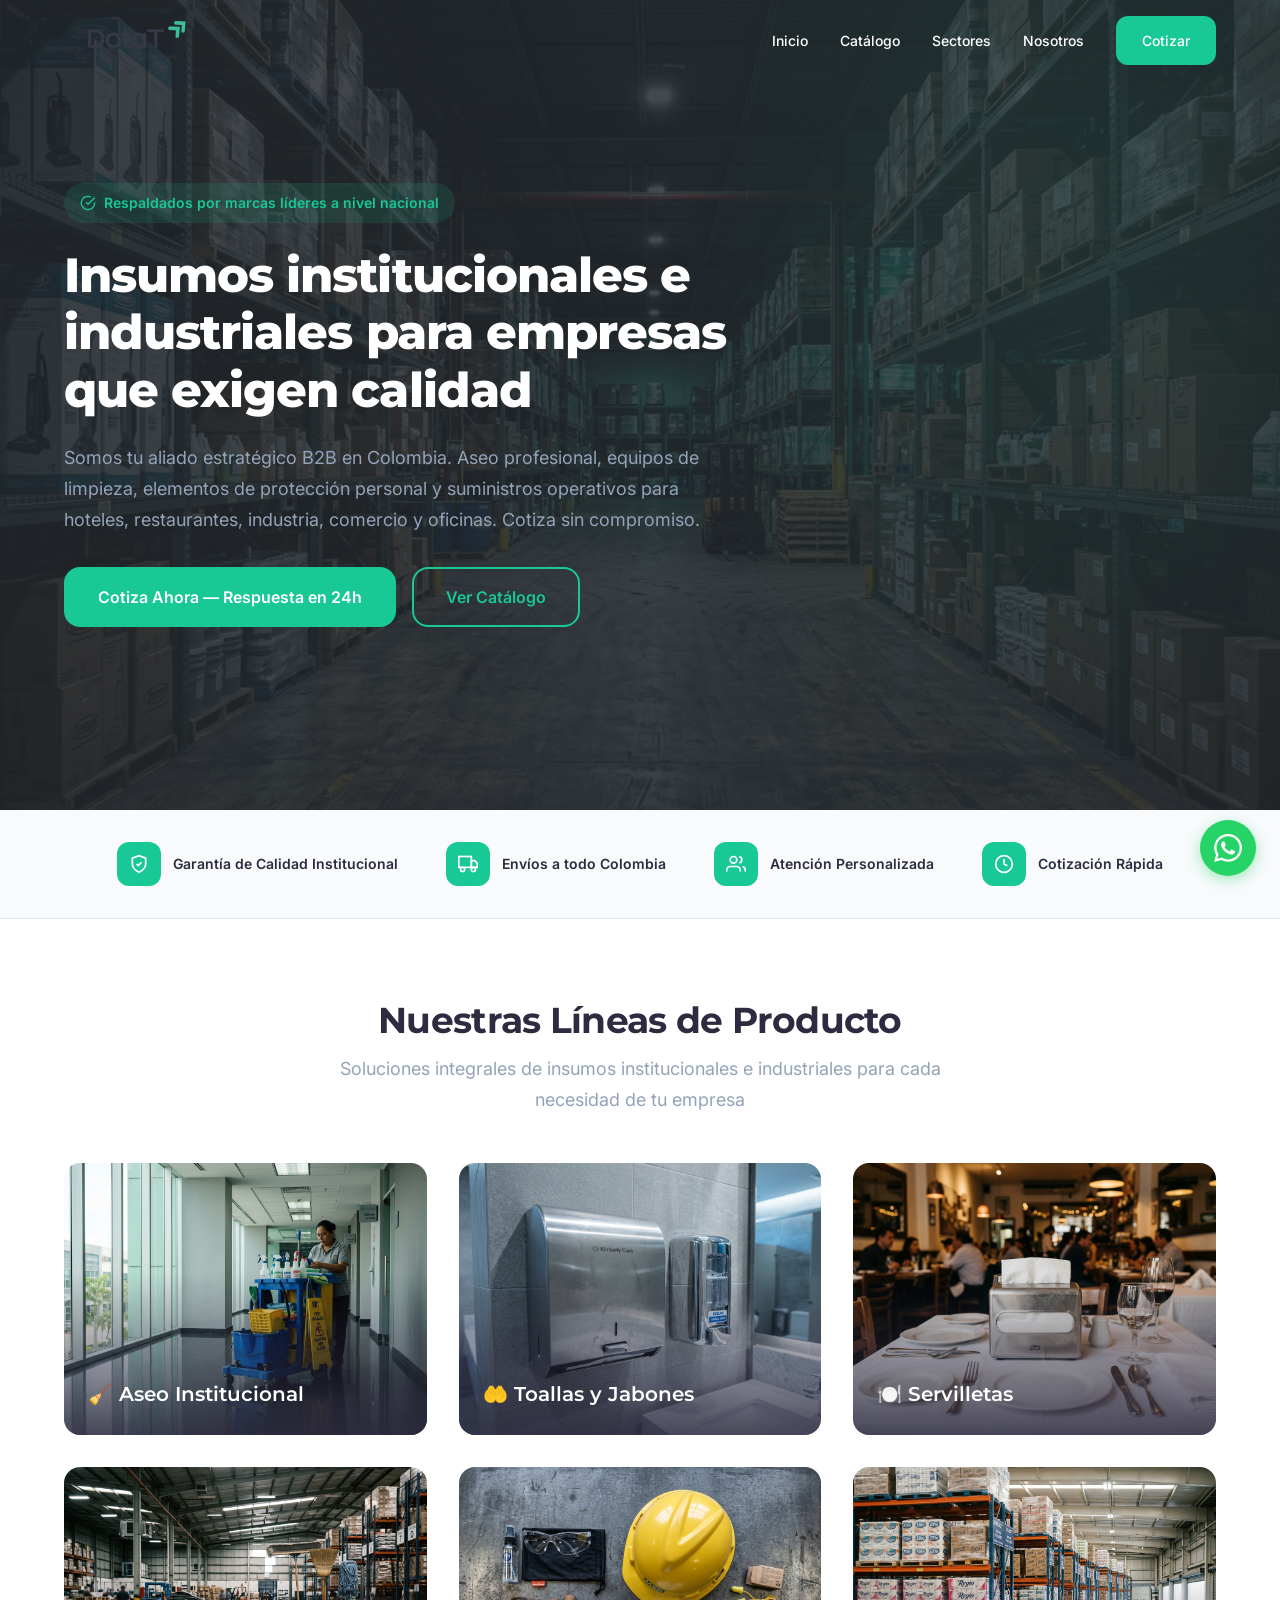
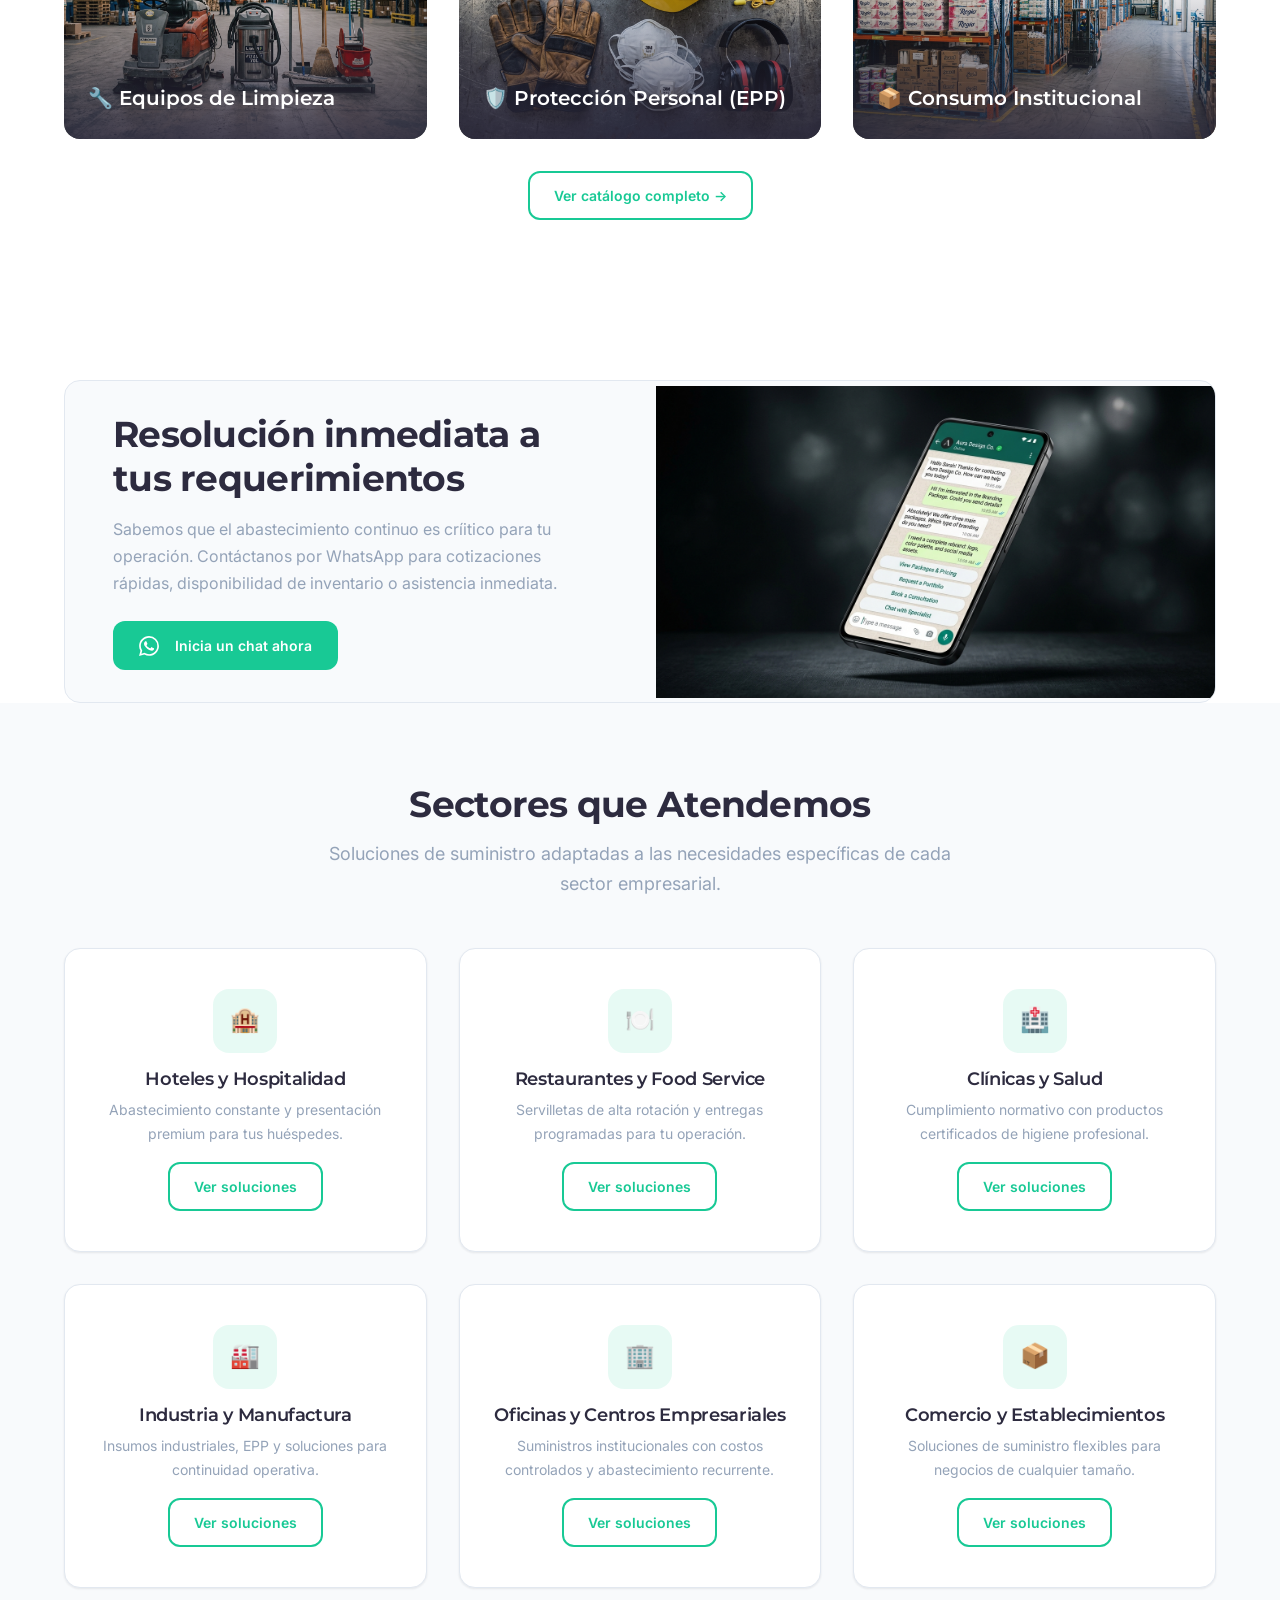
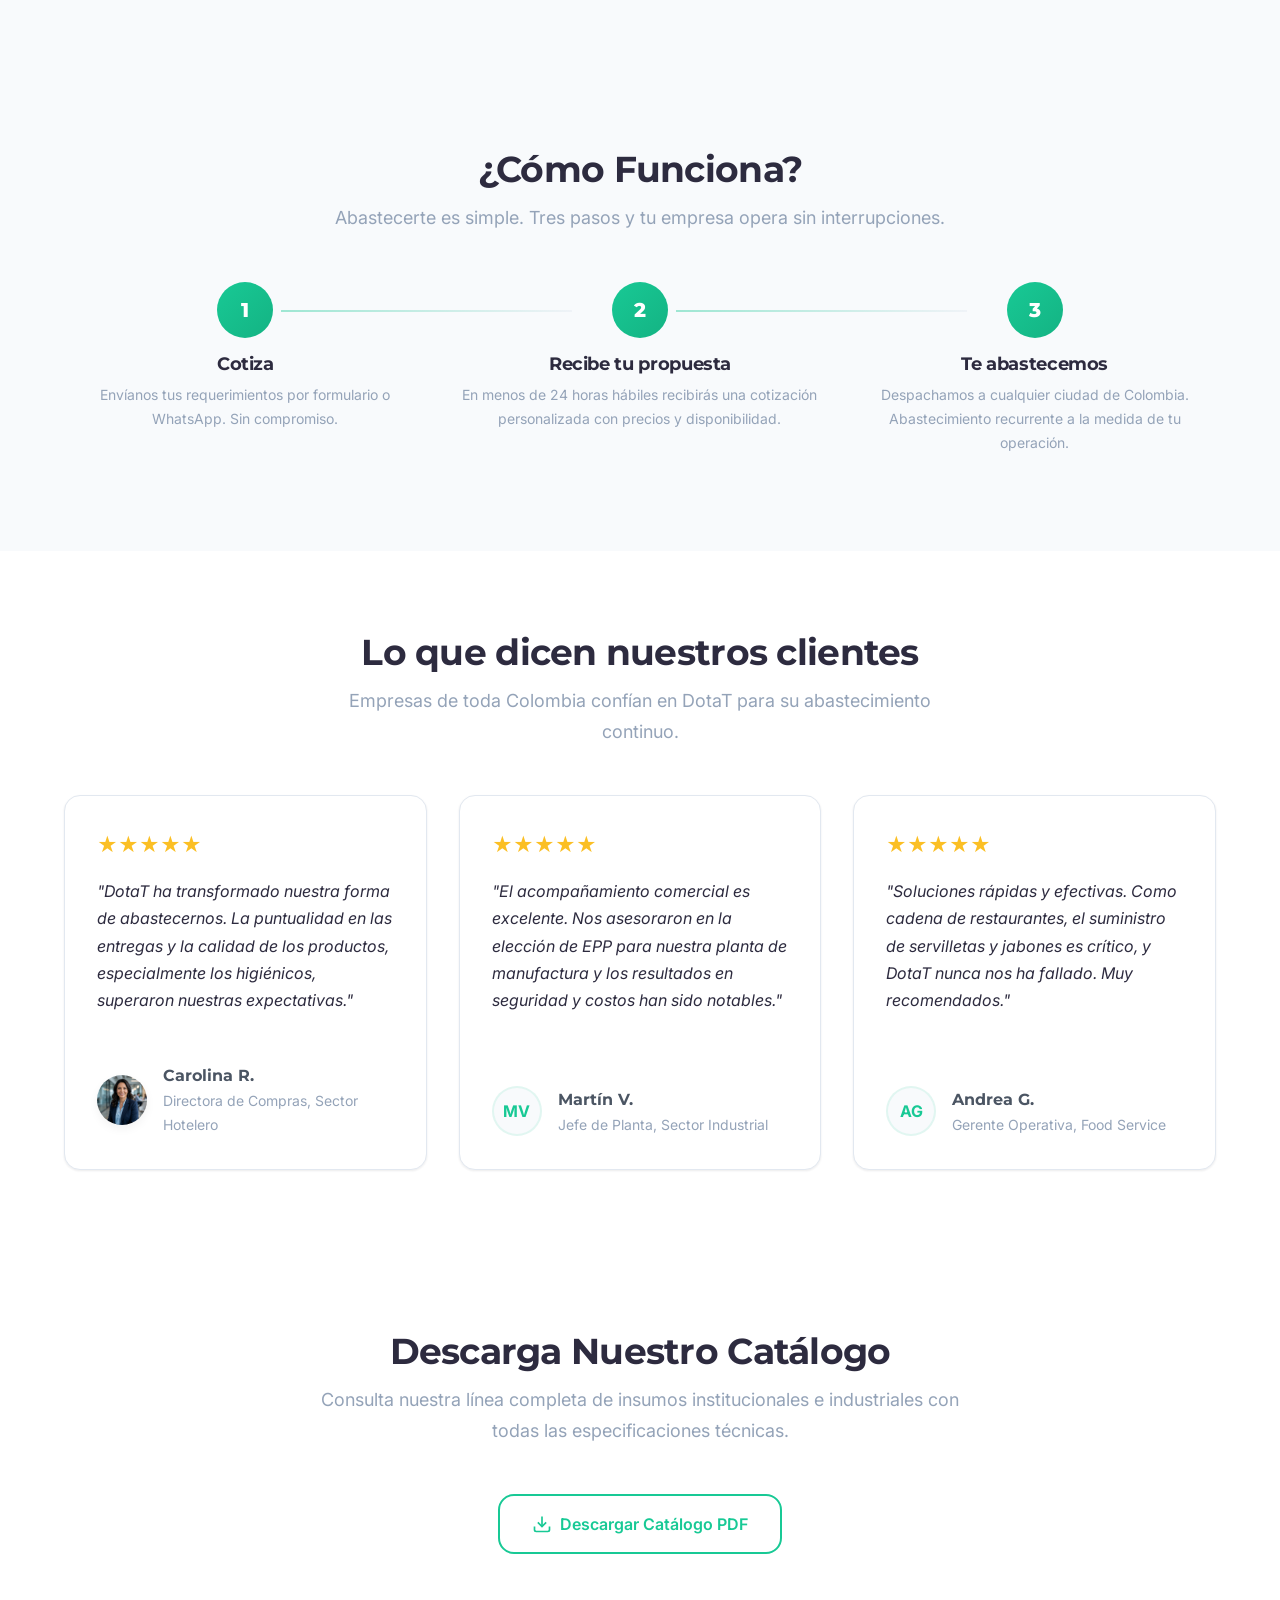
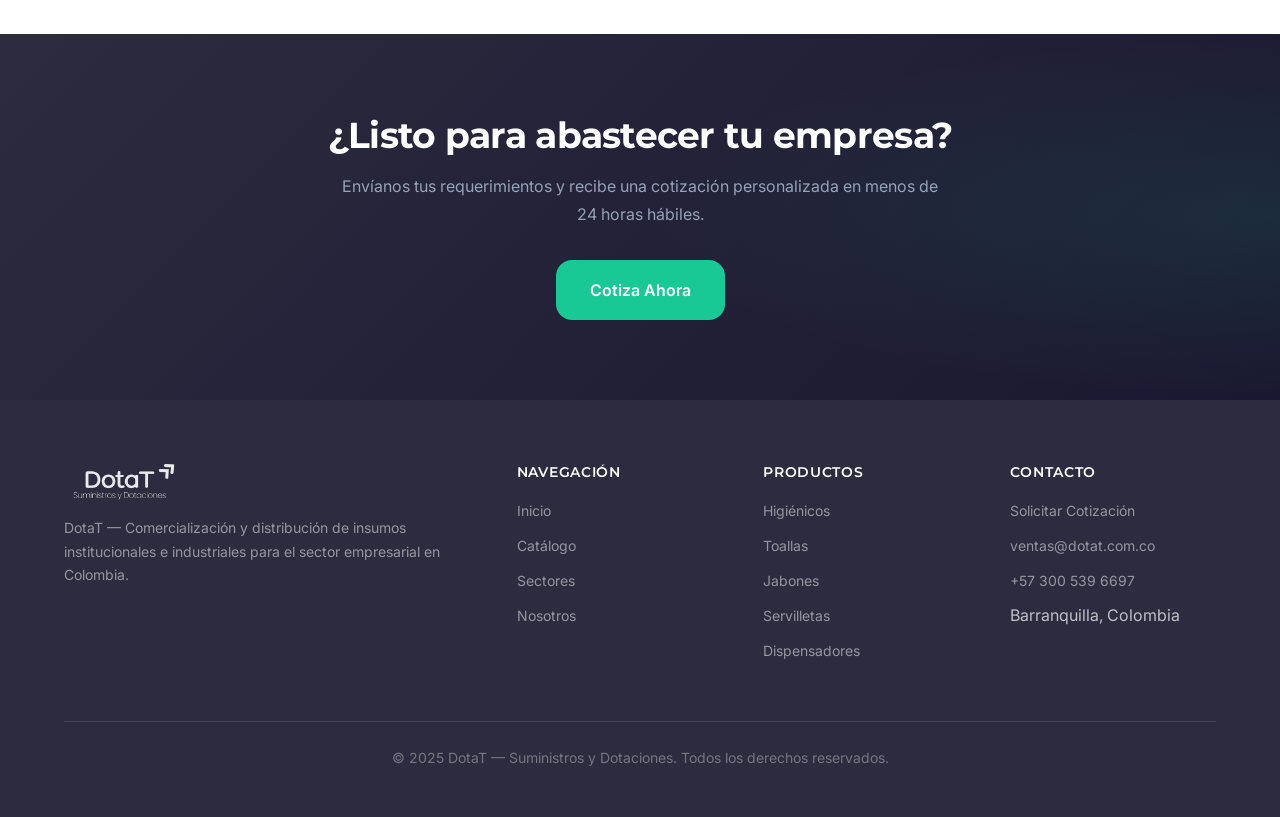
==== commit 9a4f4c48: "feat: replace all logos with professional PNG variants (transparent) - Navbar (all pages): L-01 colo" ====
--- a/index.html
+++ b/index.html
@@ -19,7 +19,9 @@
   <meta property="og:locale" content="es_CO">
 
   <link rel="stylesheet" href="css/styles.css">
-  <link rel="icon" href="assets/logo/favicon.ico" type="image/x-icon">
+  <link rel="icon" href="assets/images/logo/L-05_favicon.png" type="image/png">
+  <link rel="apple-touch-icon" href="assets/images/logo/L-05_favicon.png">
+  <meta property="og:image" content="https://dotat.com.co/assets/images/logo/L-06_og_social.jpeg">
 
   <!-- Schema.org JSON-LD -->
   <script type="application/ld+json">
@@ -77,7 +79,7 @@
   <nav class="navbar" role="navigation" aria-label="Navegación principal">
     <div class="container navbar__inner">
       <a href="index.html" class="navbar__logo" aria-label="DotaT - Inicio">
-        <img src="assets/logo-dotat.jpeg" alt="DotaT — Suministros y Dotaciones">
+        <img src="assets/images/logo/L-01_logo_color.png" alt="DotaT — Suministros y Dotaciones">
       </a>
       <button class="navbar__toggle" aria-label="Abrir menú" aria-expanded="false">
         <span></span><span></span><span></span>
@@ -423,8 +425,7 @@
     <div class="container">
       <div class="footer__grid">
         <div class="footer__brand">
-          <img src="assets/logo-dotat.jpeg" alt="DotaT"
-            style="height: 36px; filter: brightness(0) invert(1); opacity: 0.9;">
+          <img src="assets/images/logo/L-02_logo_white.png" alt="DotaT" style="height: 36px; opacity: 0.9;">
           <p>DotaT — Comercialización y distribución de insumos institucionales e industriales para el sector
             empresarial en Colombia.</p>
         </div>
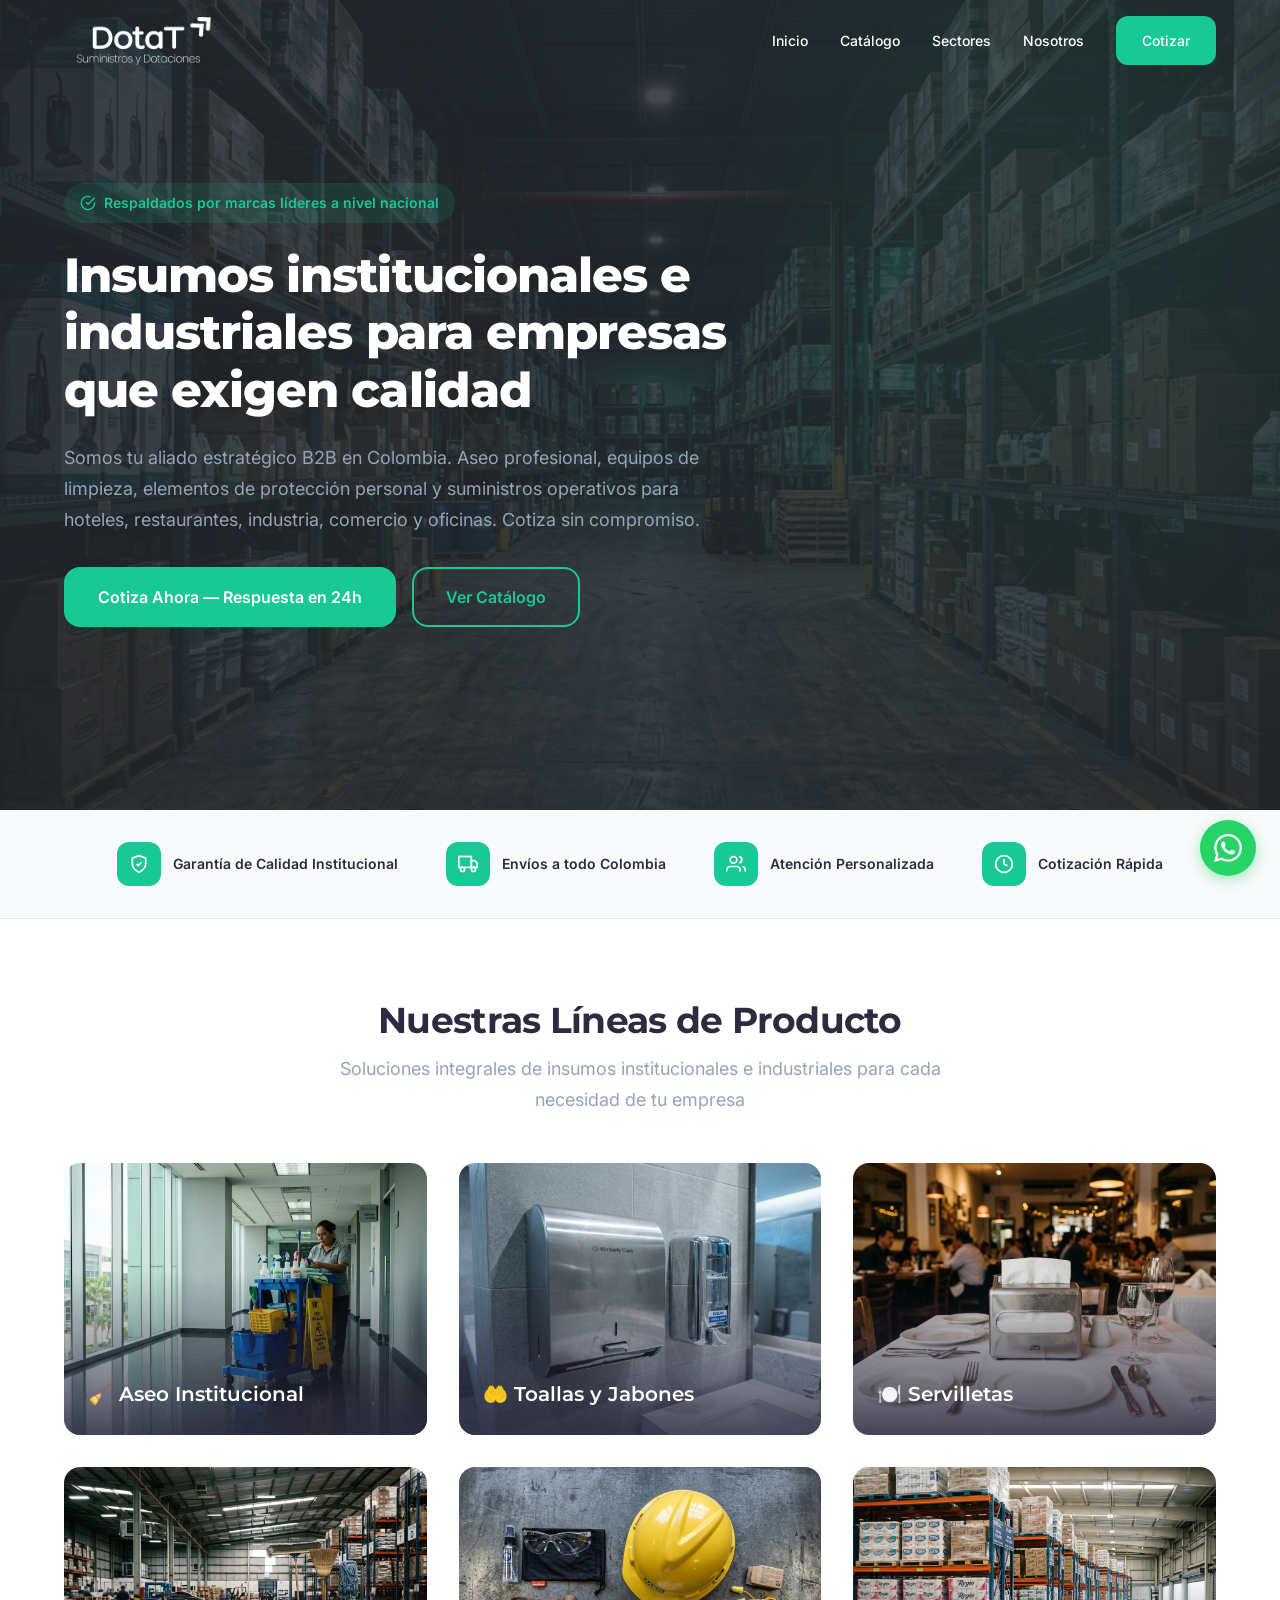
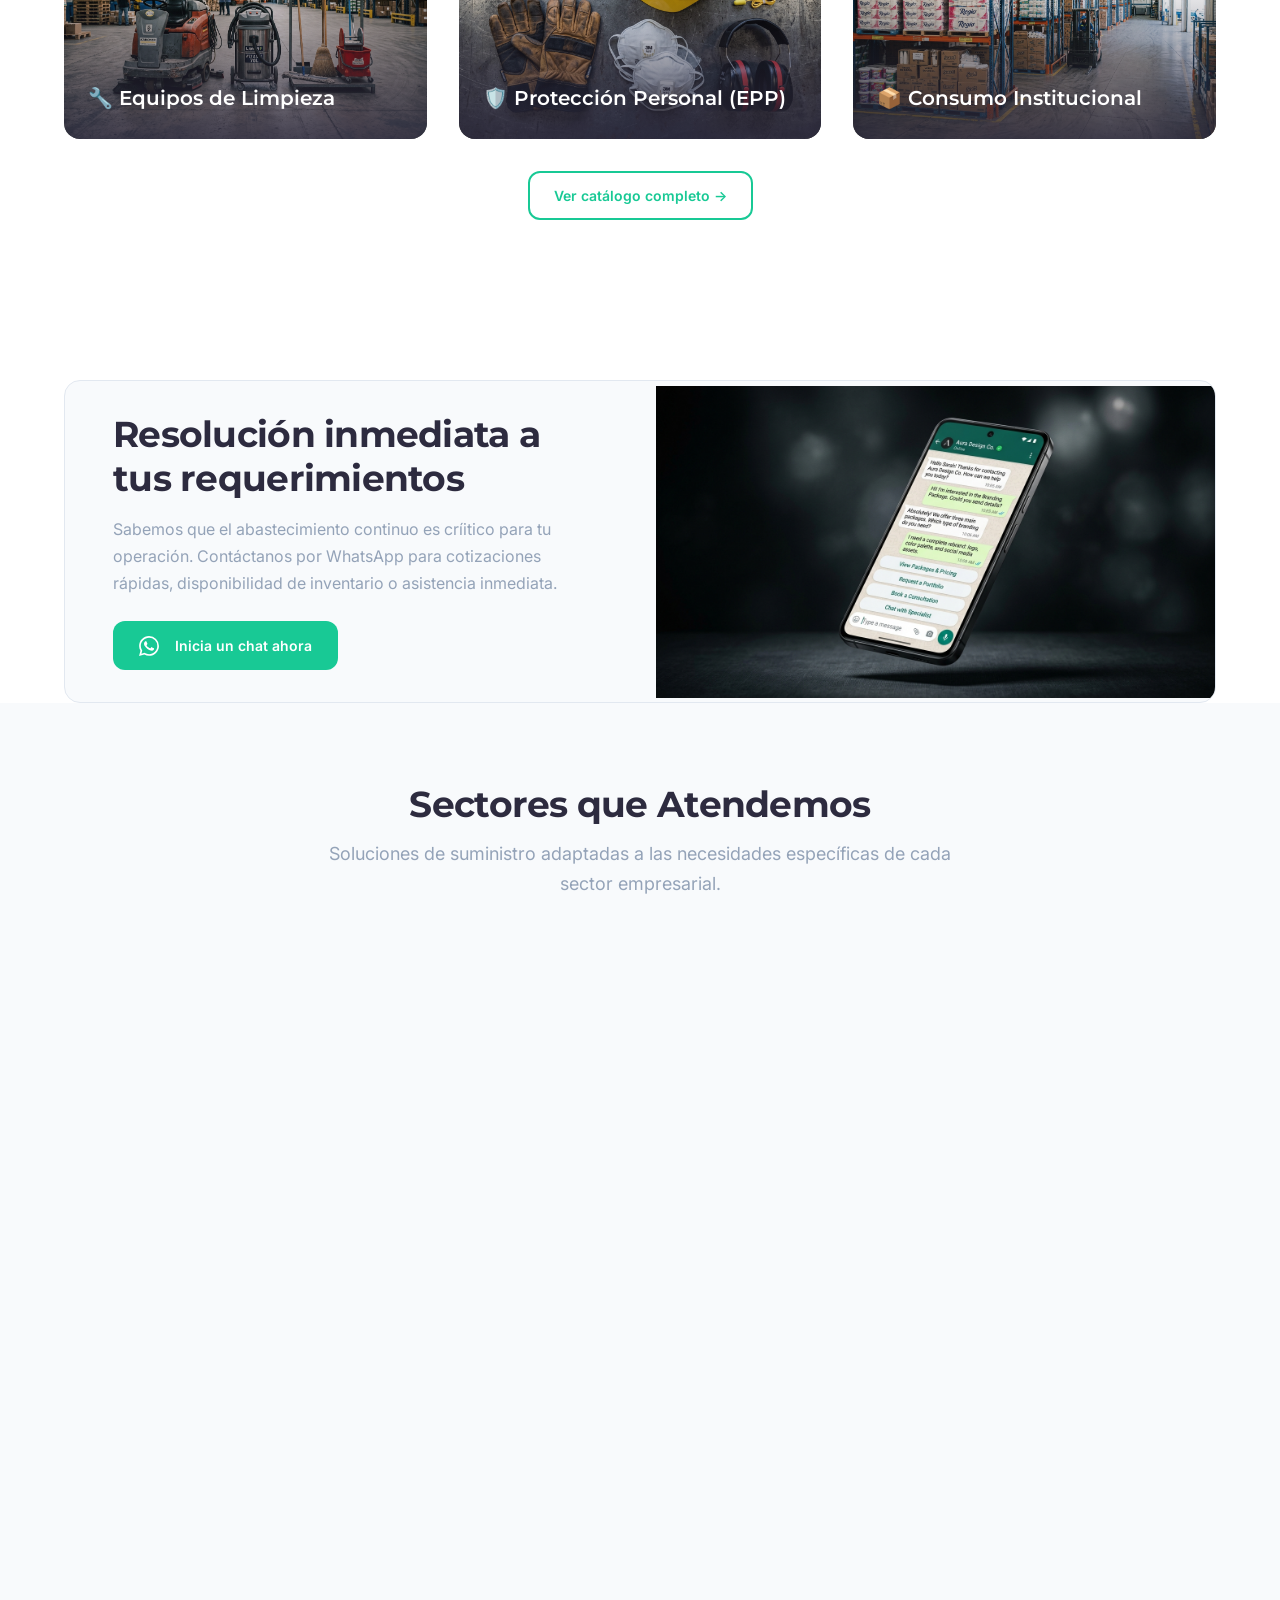
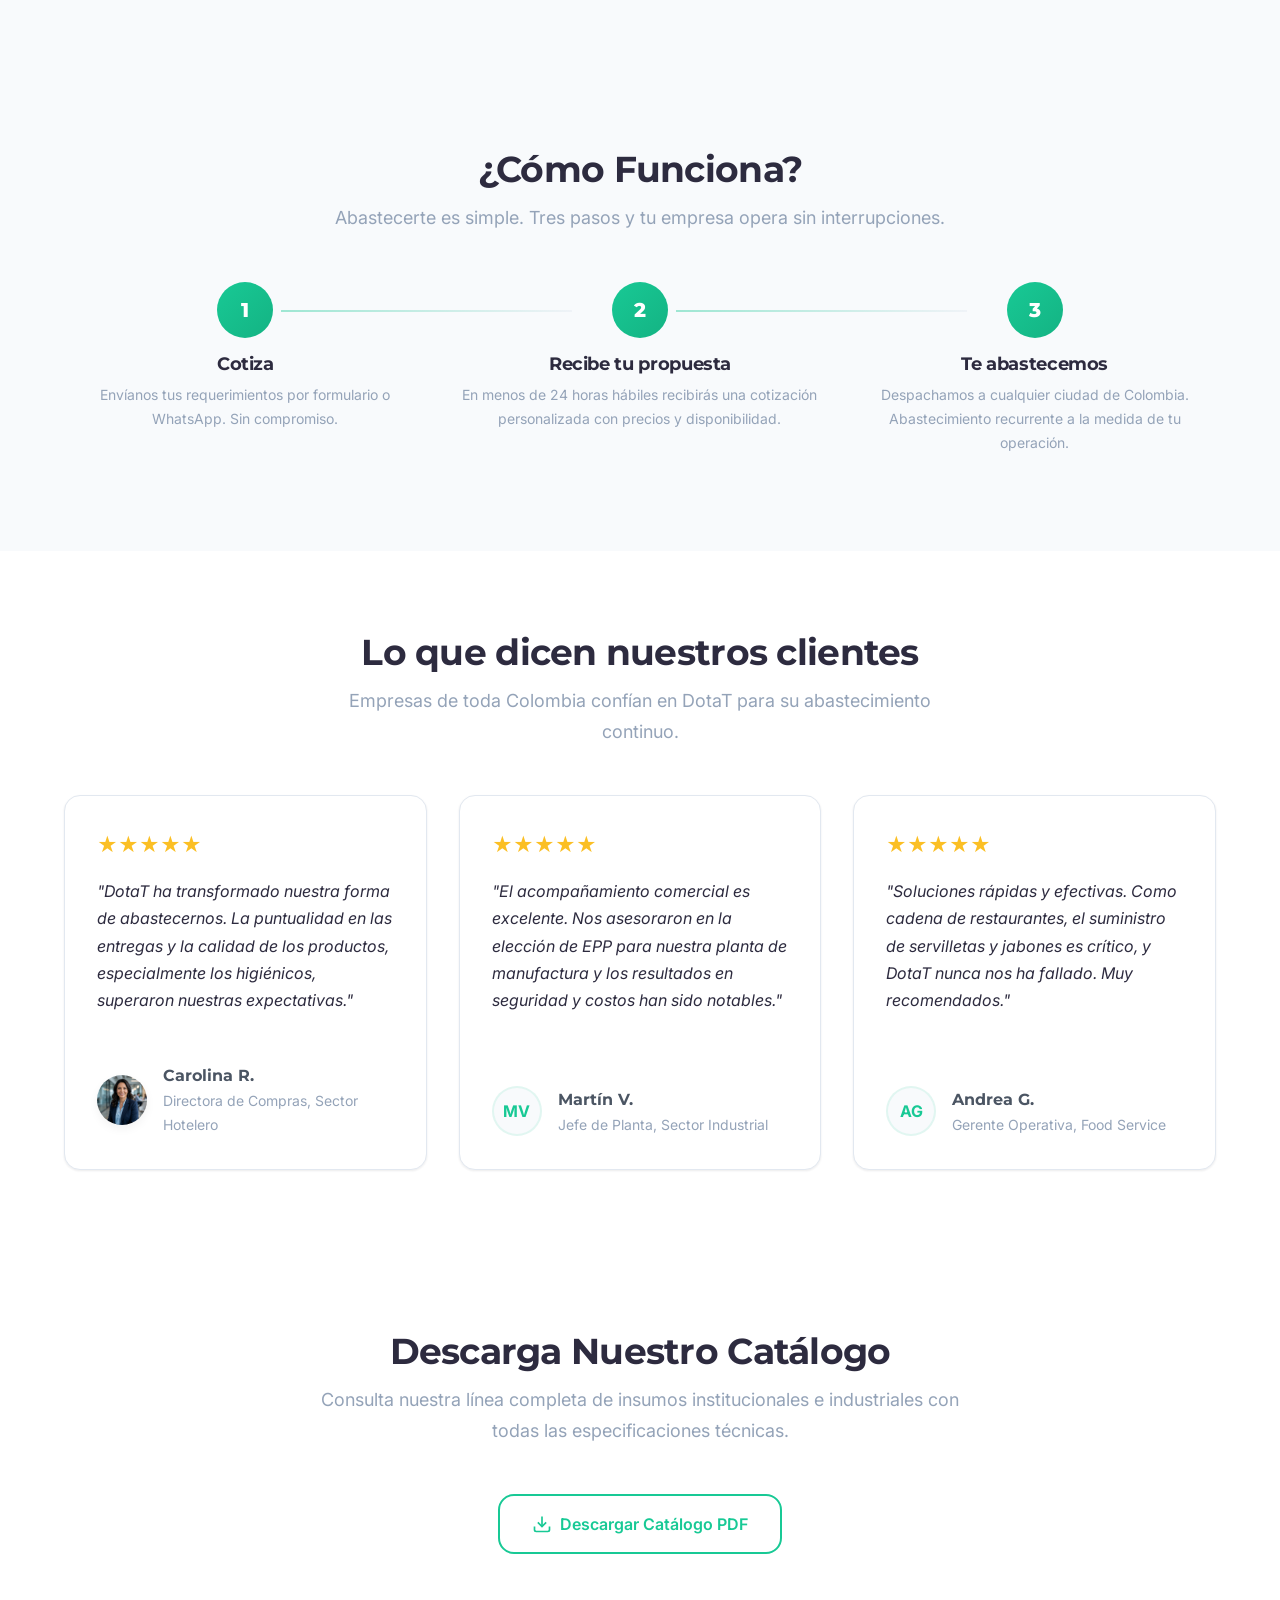
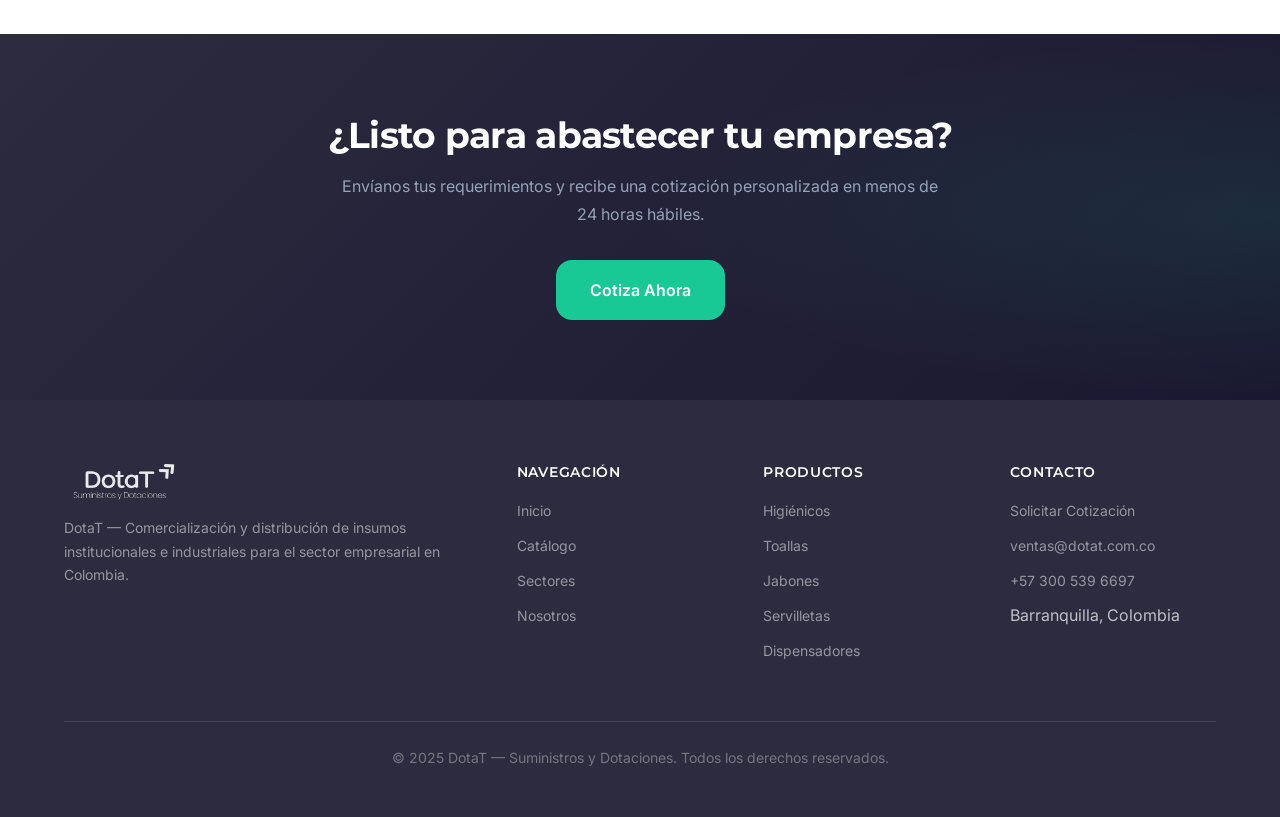
==== commit 71f14e04: "fix: switch navbar logo to white variant (L-02) for visibility on dark background - All 5 pages now " ====
--- a/index.html
+++ b/index.html
@@ -79,7 +79,7 @@
   <nav class="navbar" role="navigation" aria-label="Navegación principal">
     <div class="container navbar__inner">
       <a href="index.html" class="navbar__logo" aria-label="DotaT - Inicio">
-        <img src="assets/images/logo/L-01_logo_color.png" alt="DotaT — Suministros y Dotaciones">
+        <img src="assets/images/logo/L-02_logo_white.png" alt="DotaT — Suministros y Dotaciones">
       </a>
       <button class="navbar__toggle" aria-label="Abrir menú" aria-expanded="false">
         <span></span><span></span><span></span>
--- a/css/styles.css
+++ b/css/styles.css
@@ -329,7 +329,7 @@
 }
 
 .navbar__logo img {
-  height: 40px;
+  height: 48px;
   width: auto;
 }
 
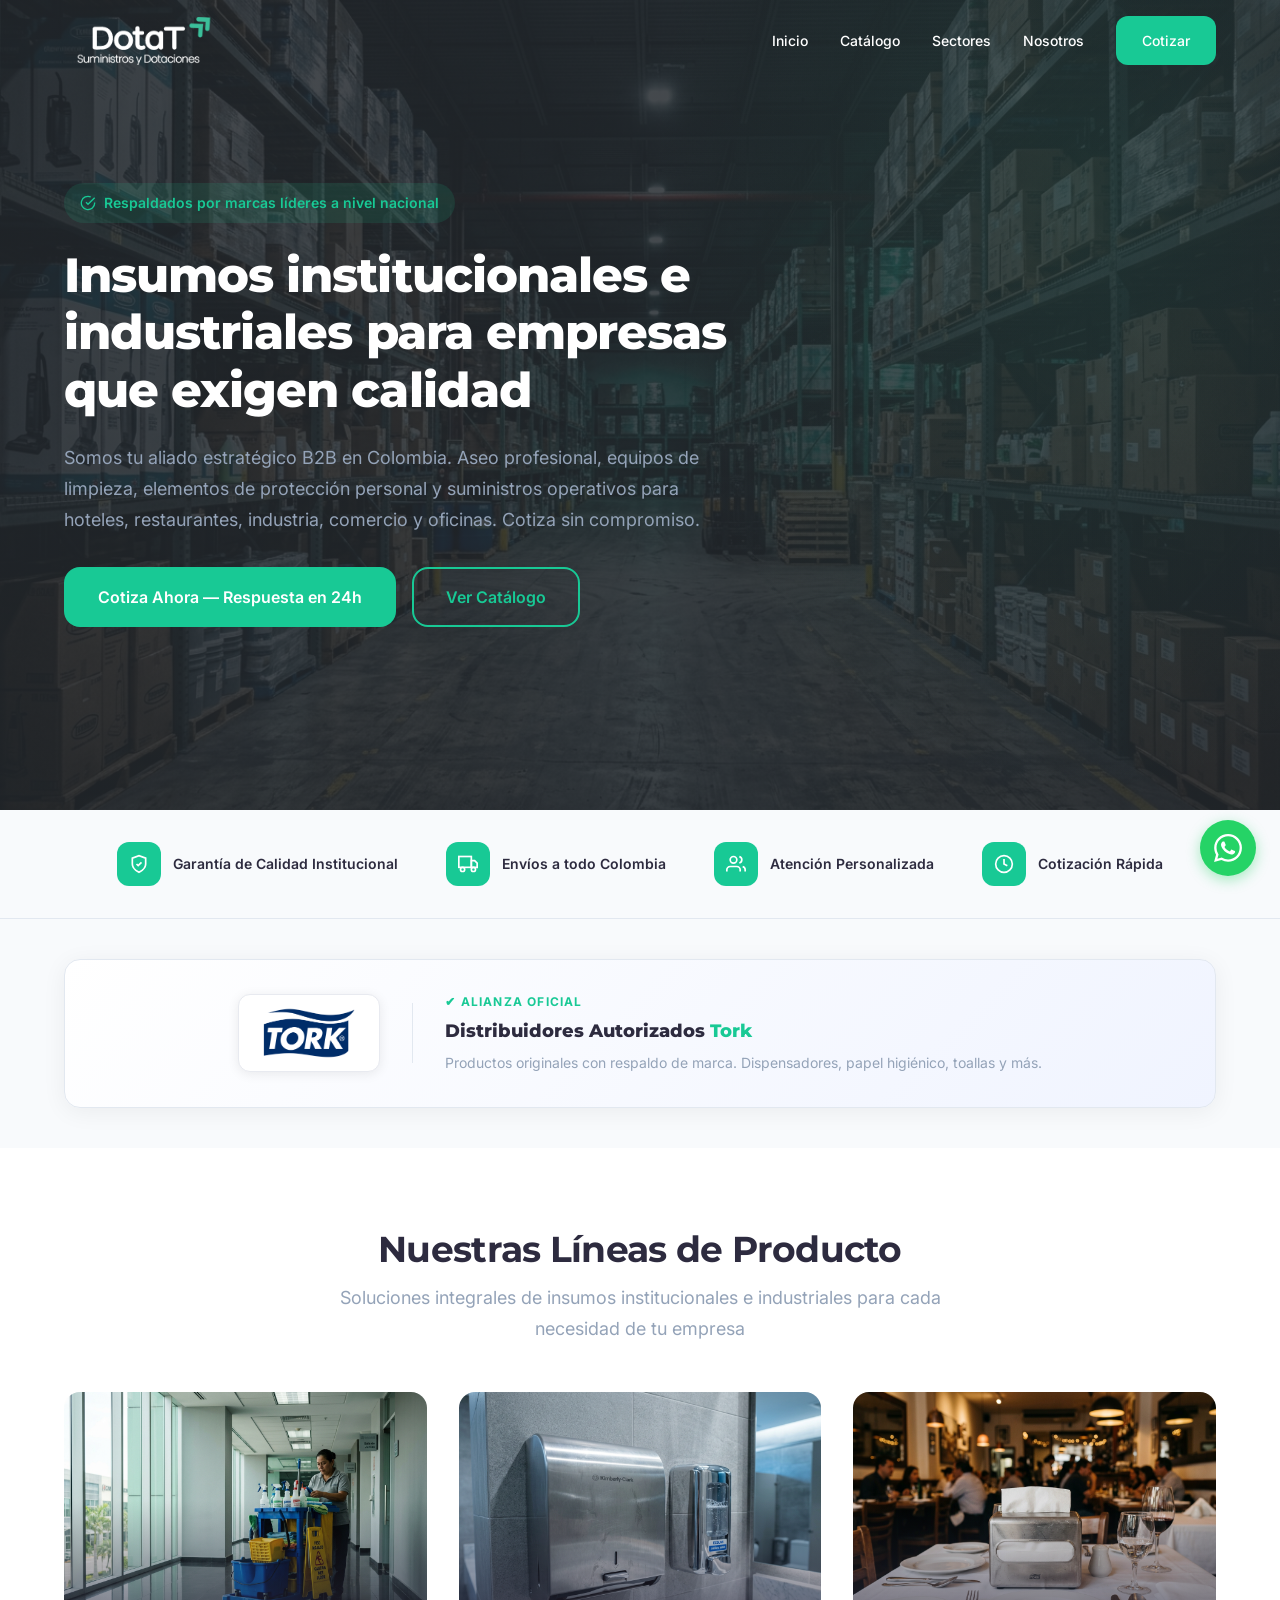
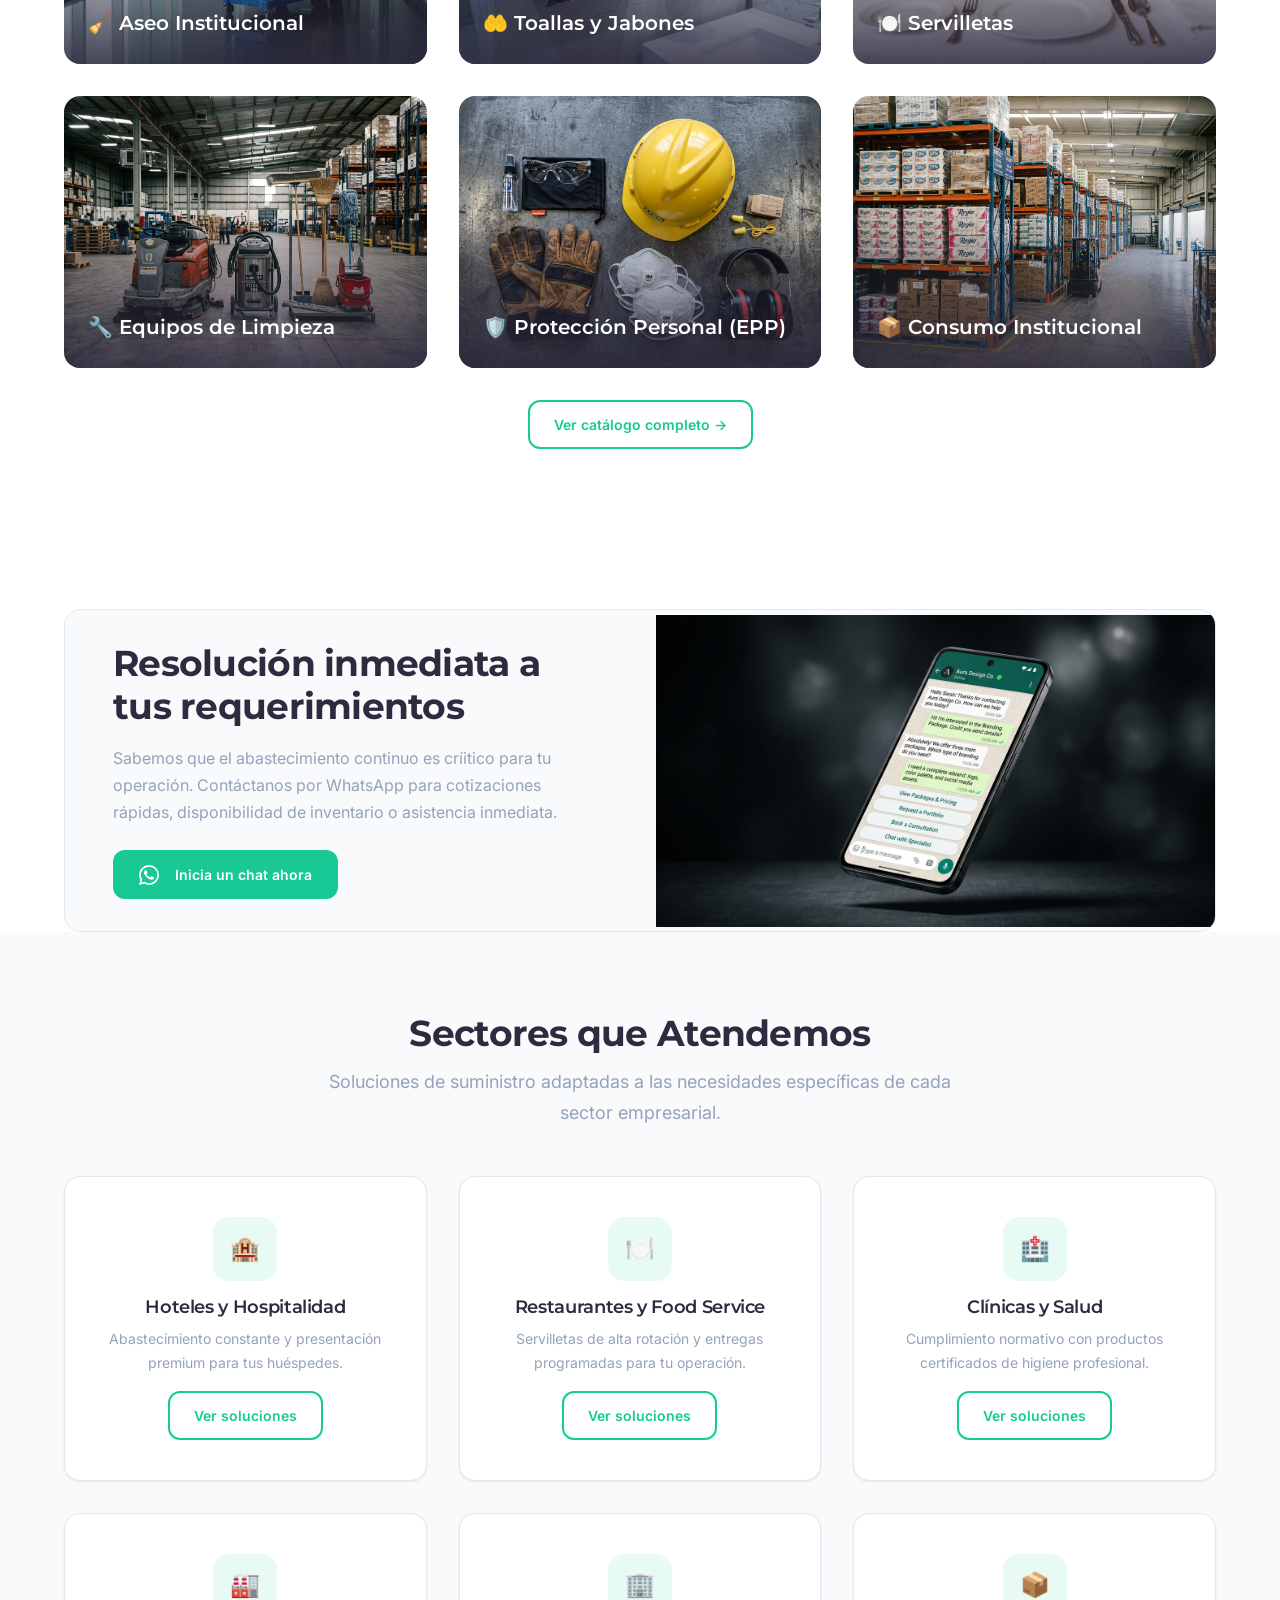
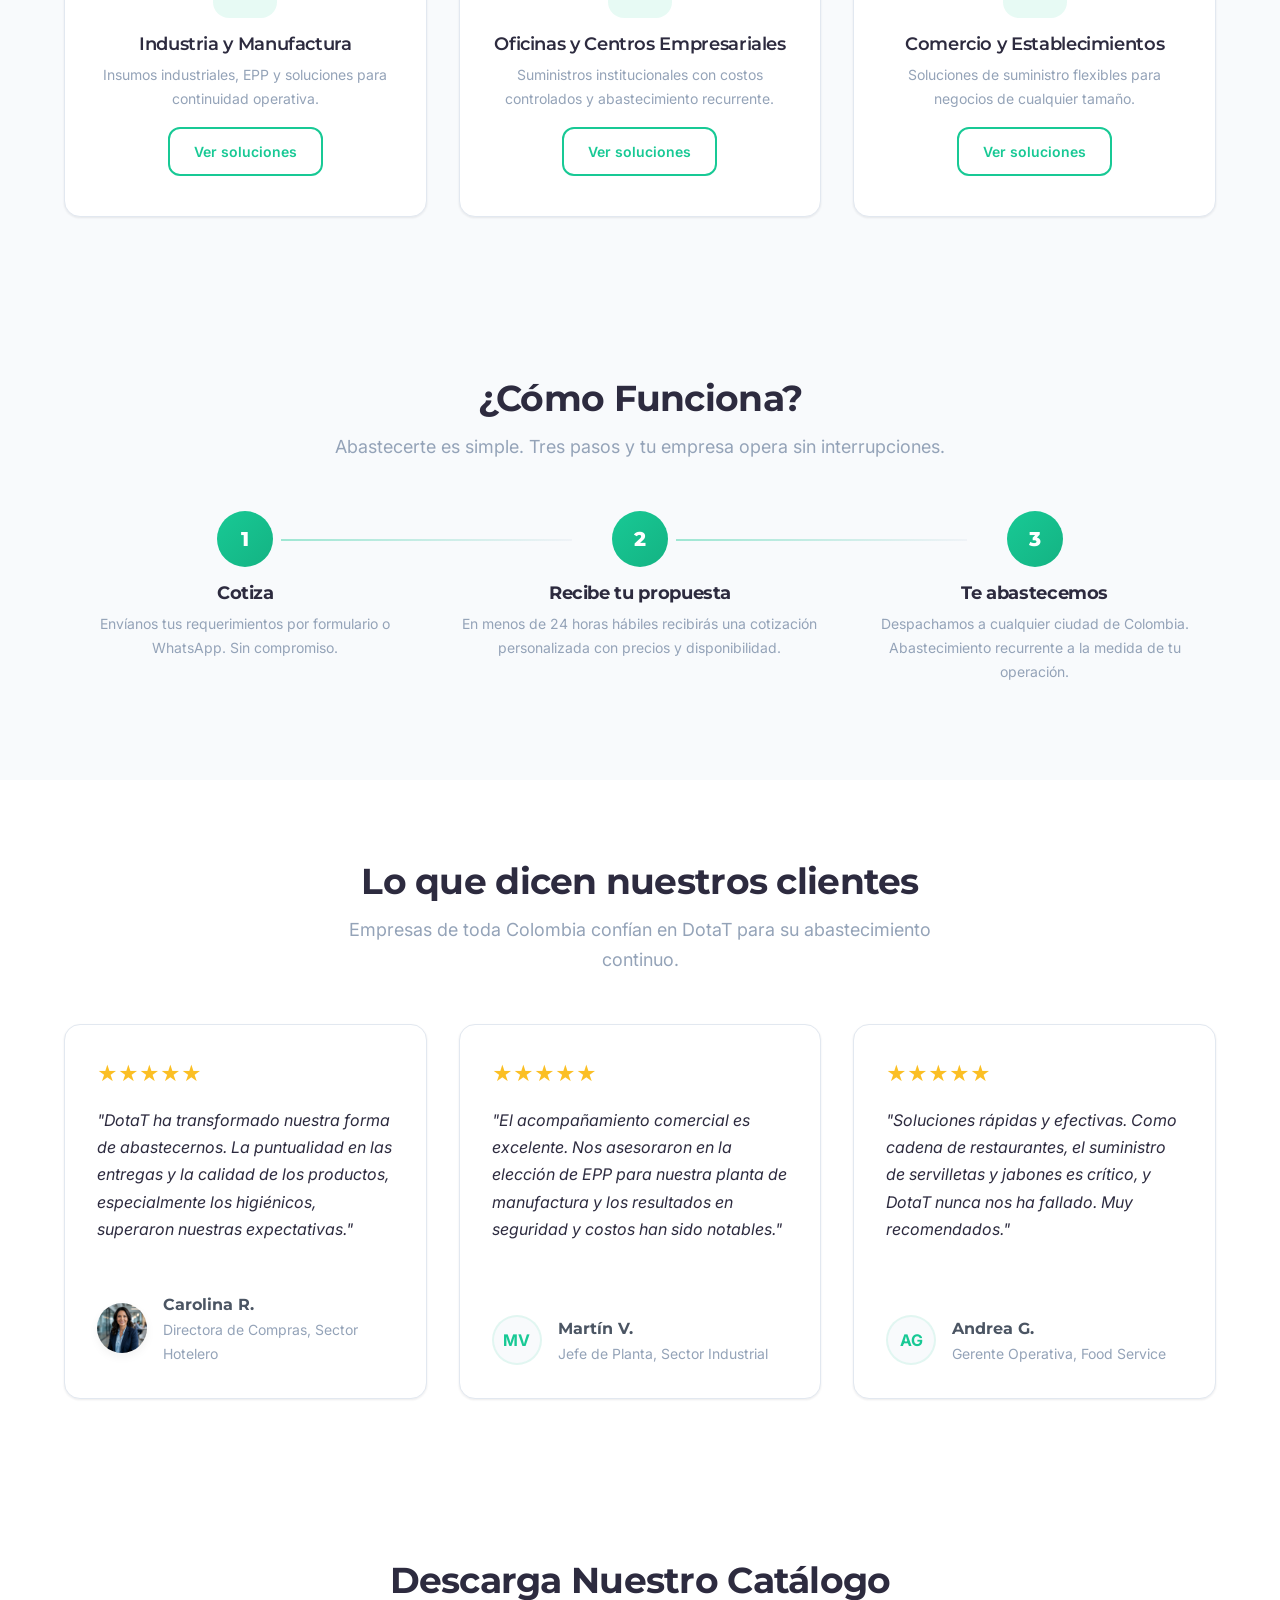
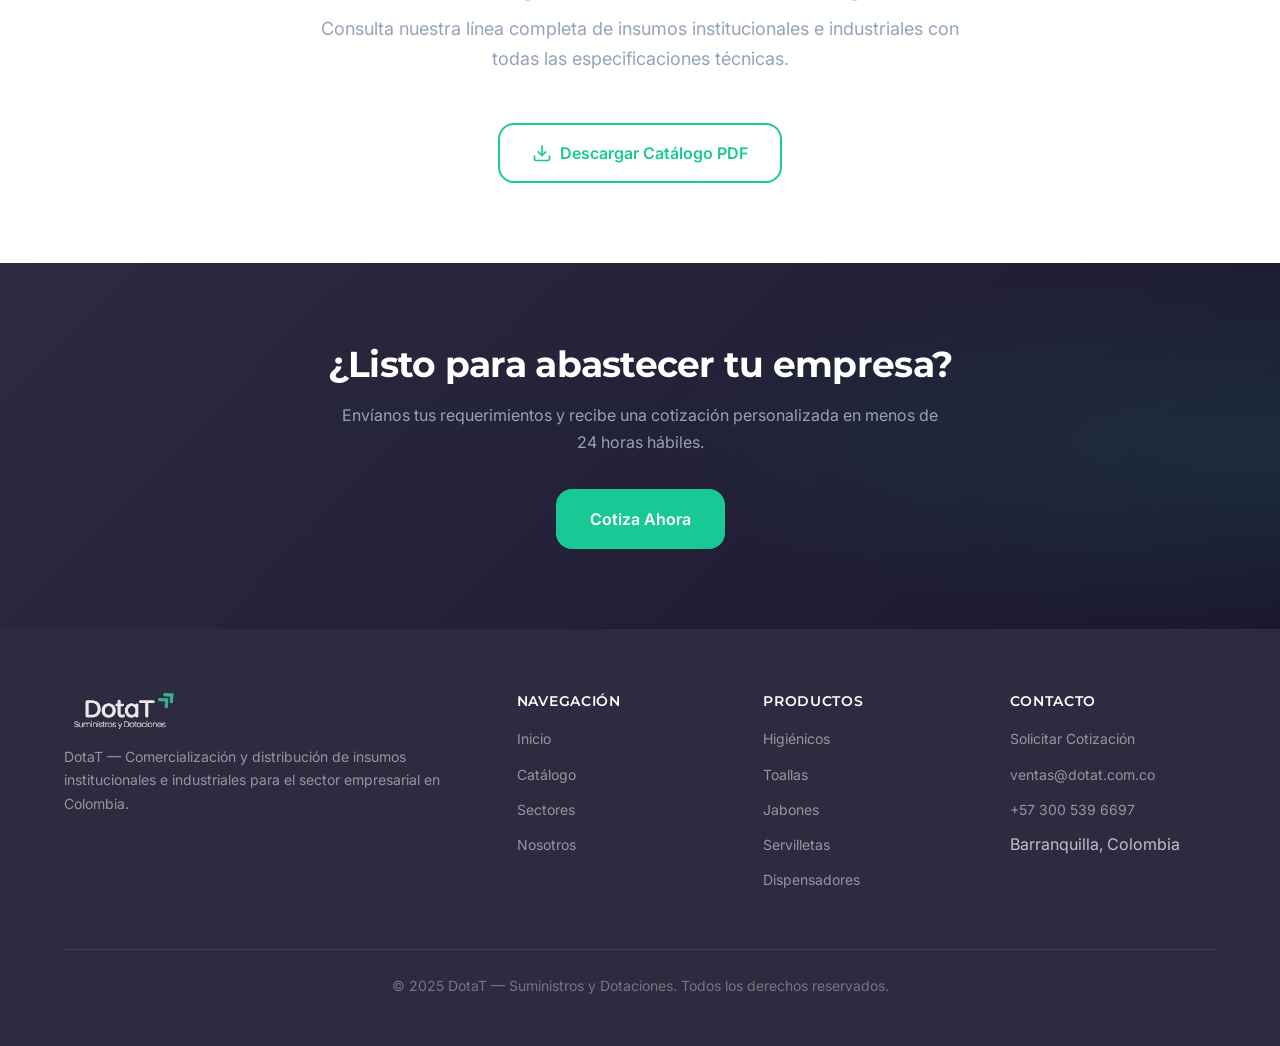
==== commit 34f192ef: "feat: añade banner distribuidor autorizado Tork, logo Tork, NIT obligatorio en formulario" ====
--- a/index.html
+++ b/index.html
@@ -1,4 +1,4 @@
-﻿<!DOCTYPE html>
+<!DOCTYPE html>
 <html lang="es">
 
 <head>
@@ -164,6 +164,28 @@
     </div>
   </section>
 
+  <!-- ========== DISTRIBUIDOR AUTORIZADO TORK ========== -->
+  <section class="section" style="padding-top: var(--space-10); padding-bottom: var(--space-10); background: var(--color-surface);">
+    <div class="container">
+      <div style="display: flex; align-items: center; justify-content: center; gap: var(--space-8); flex-wrap: wrap; padding: var(--space-8) var(--space-10); background: linear-gradient(135deg, #fff 0%, #f0f4ff 100%); border-radius: var(--radius-lg); border: 1.5px solid var(--color-border); box-shadow: 0 4px 24px rgba(0,0,0,0.06); text-align: center;">
+        <!-- Tork Logo -->
+        <div style="background: #fff; border-radius: var(--radius-md); padding: 12px 24px; box-shadow: 0 2px 12px rgba(0,0,0,0.08); border: 1px solid #e8eaf0; flex-shrink: 0;">
+          <img src="assets/images/extras/tork-logo.png" alt="Tork — Marca oficial" style="height: 52px; width: auto; display: block; object-fit: contain;" loading="lazy">
+        </div>
+        <!-- Divider -->
+        <div style="width: 1px; height: 60px; background: var(--color-border); flex-shrink: 0; display: block;"></div>
+        <!-- Text -->
+        <div style="text-align: left;">
+          <p style="font-size: var(--text-xs); text-transform: uppercase; letter-spacing: 0.1em; color: var(--color-accent); font-weight: 700; margin: 0 0 4px;">✔ Alianza oficial</p>
+          <p style="font-size: var(--text-lg); font-weight: 800; font-family: var(--font-heading); color: var(--color-text-primary); margin: 0;">
+            Distribuidores Autorizados <span style="color: var(--color-accent);">Tork</span>
+          </p>
+          <p style="font-size: var(--text-sm); color: var(--color-text-muted); margin: 4px 0 0;">Productos originales con respaldo de marca. Dispensadores, papel higiénico, toallas y más.</p>
+        </div>
+      </div>
+    </div>
+  </section>
+
   <!-- ========== CATEGORÍAS DESTACADAS ========== -->
   <section class="section" id="categorias">
     <div class="container">
--- a/css/styles.css
+++ b/css/styles.css
@@ -1139,7 +1139,7 @@
     left: 50%;
     transform: translateX(-50%);
     z-index: 900;
-    background: var(--color-charcoal);
+    background: var(--color-accent);
     color: var(--color-white);
     border: none;
     border-radius: 100px;
@@ -1148,7 +1148,7 @@
     font-weight: 600;
     font-size: var(--text-sm);
     cursor: pointer;
-    box-shadow: 0 4px 20px rgba(0, 0, 0, 0.25);
+    box-shadow: 0 4px 24px rgba(24, 201, 149, 0.4), 0 2px 8px rgba(0, 0, 0, 0.2);
     transition: all 0.3s cubic-bezier(0.4, 0, 0.2, 1);
   }
 
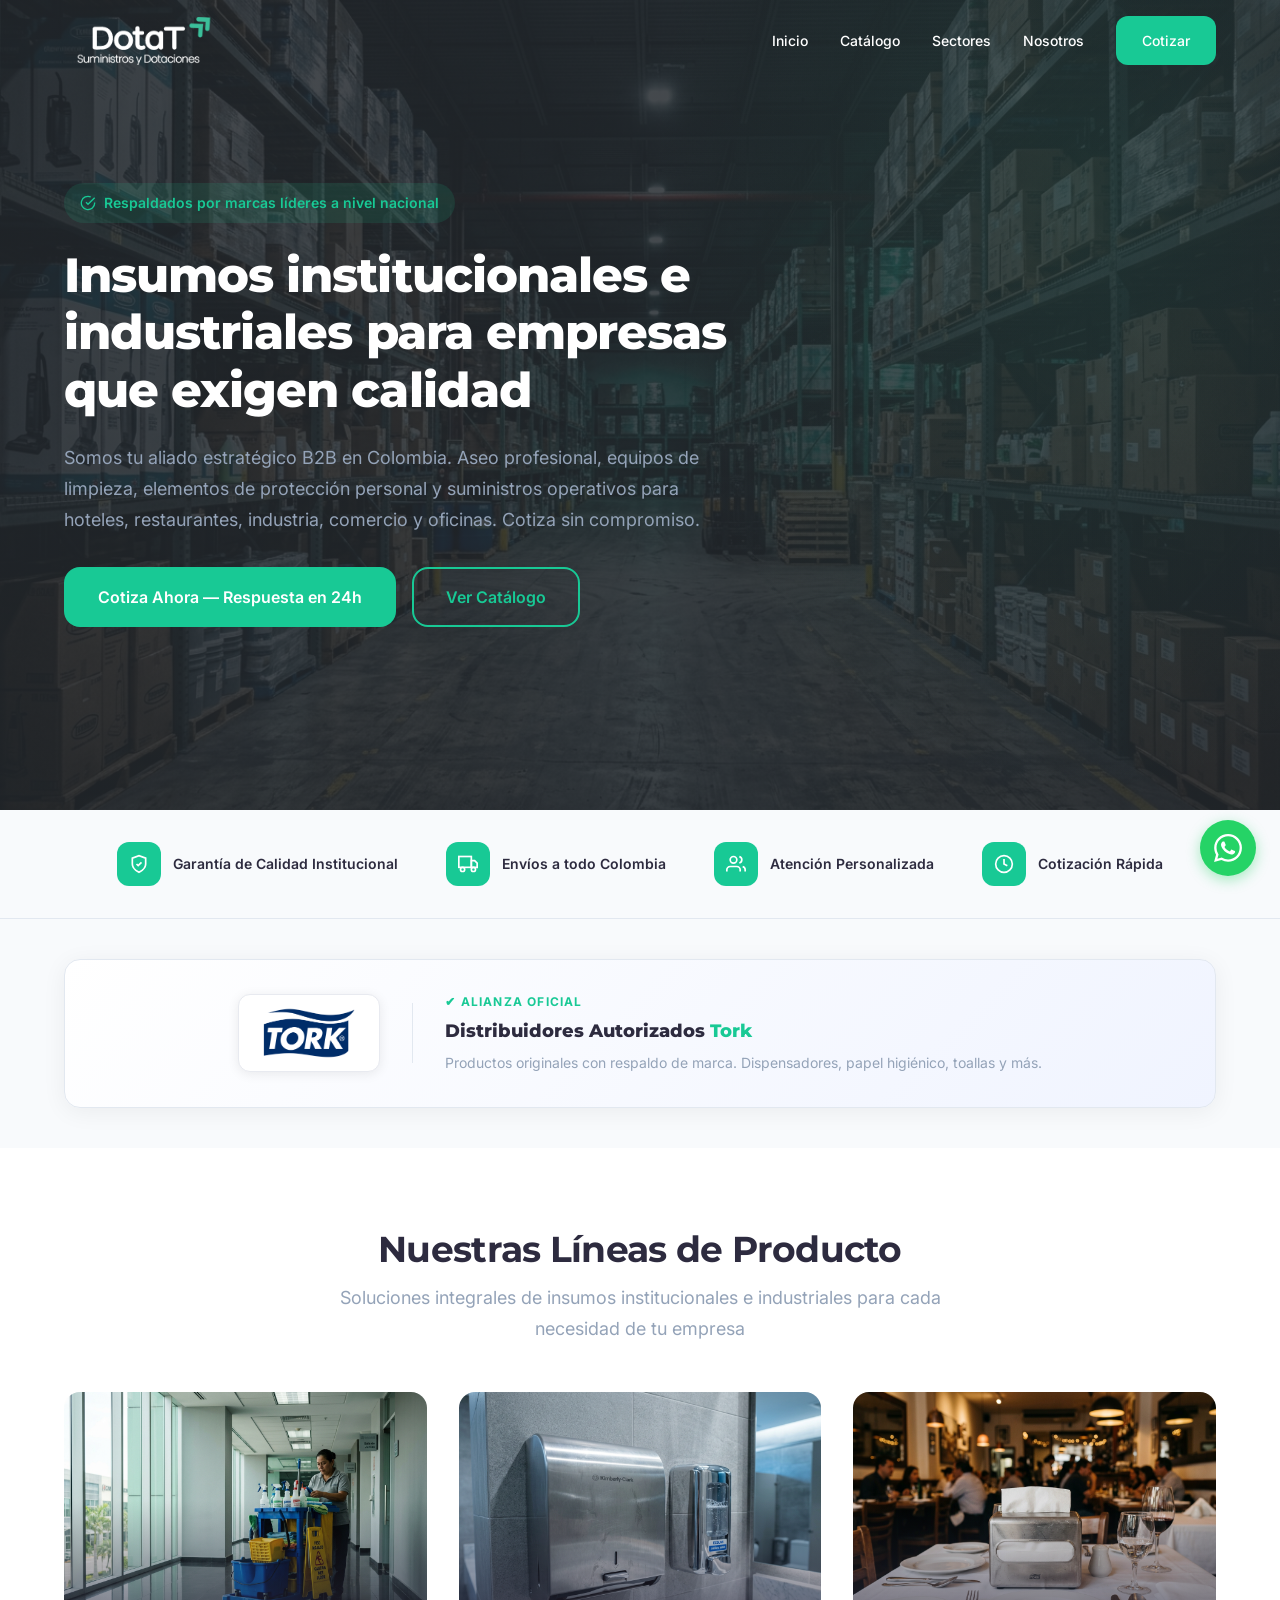
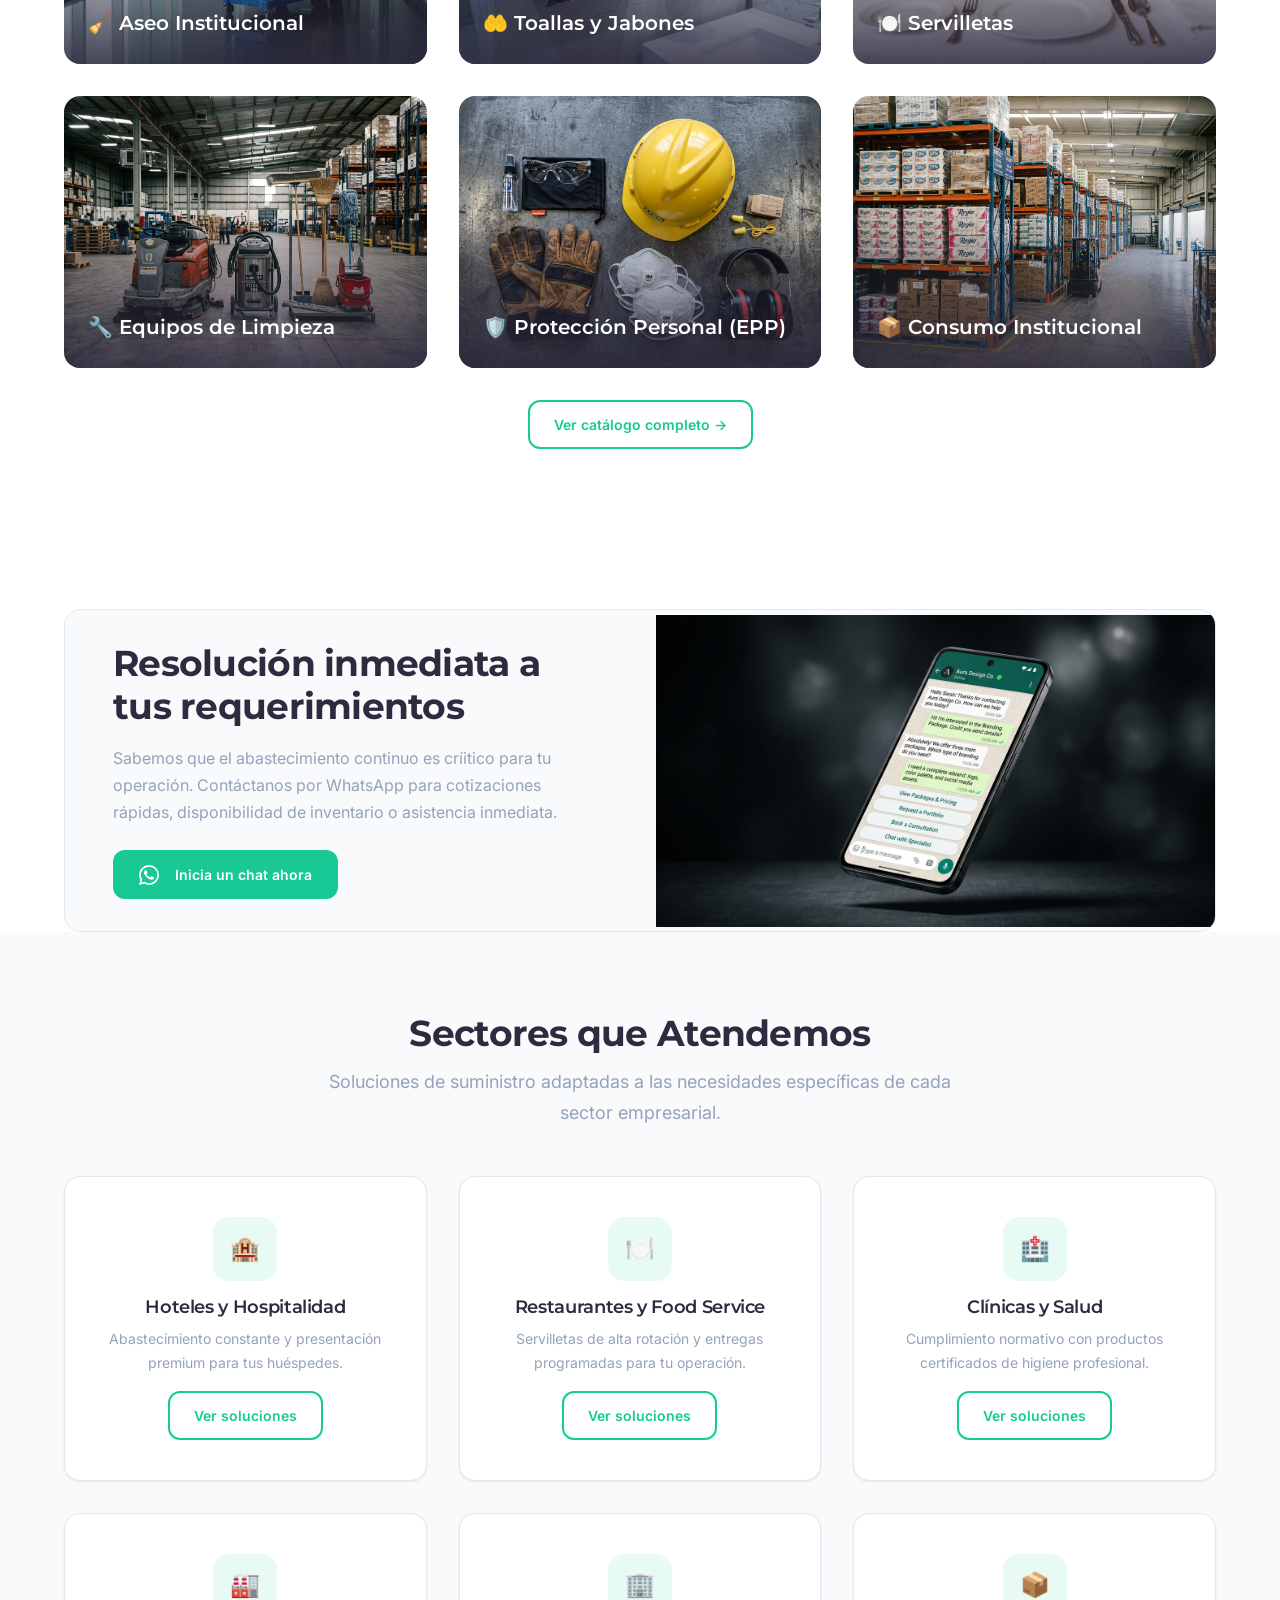
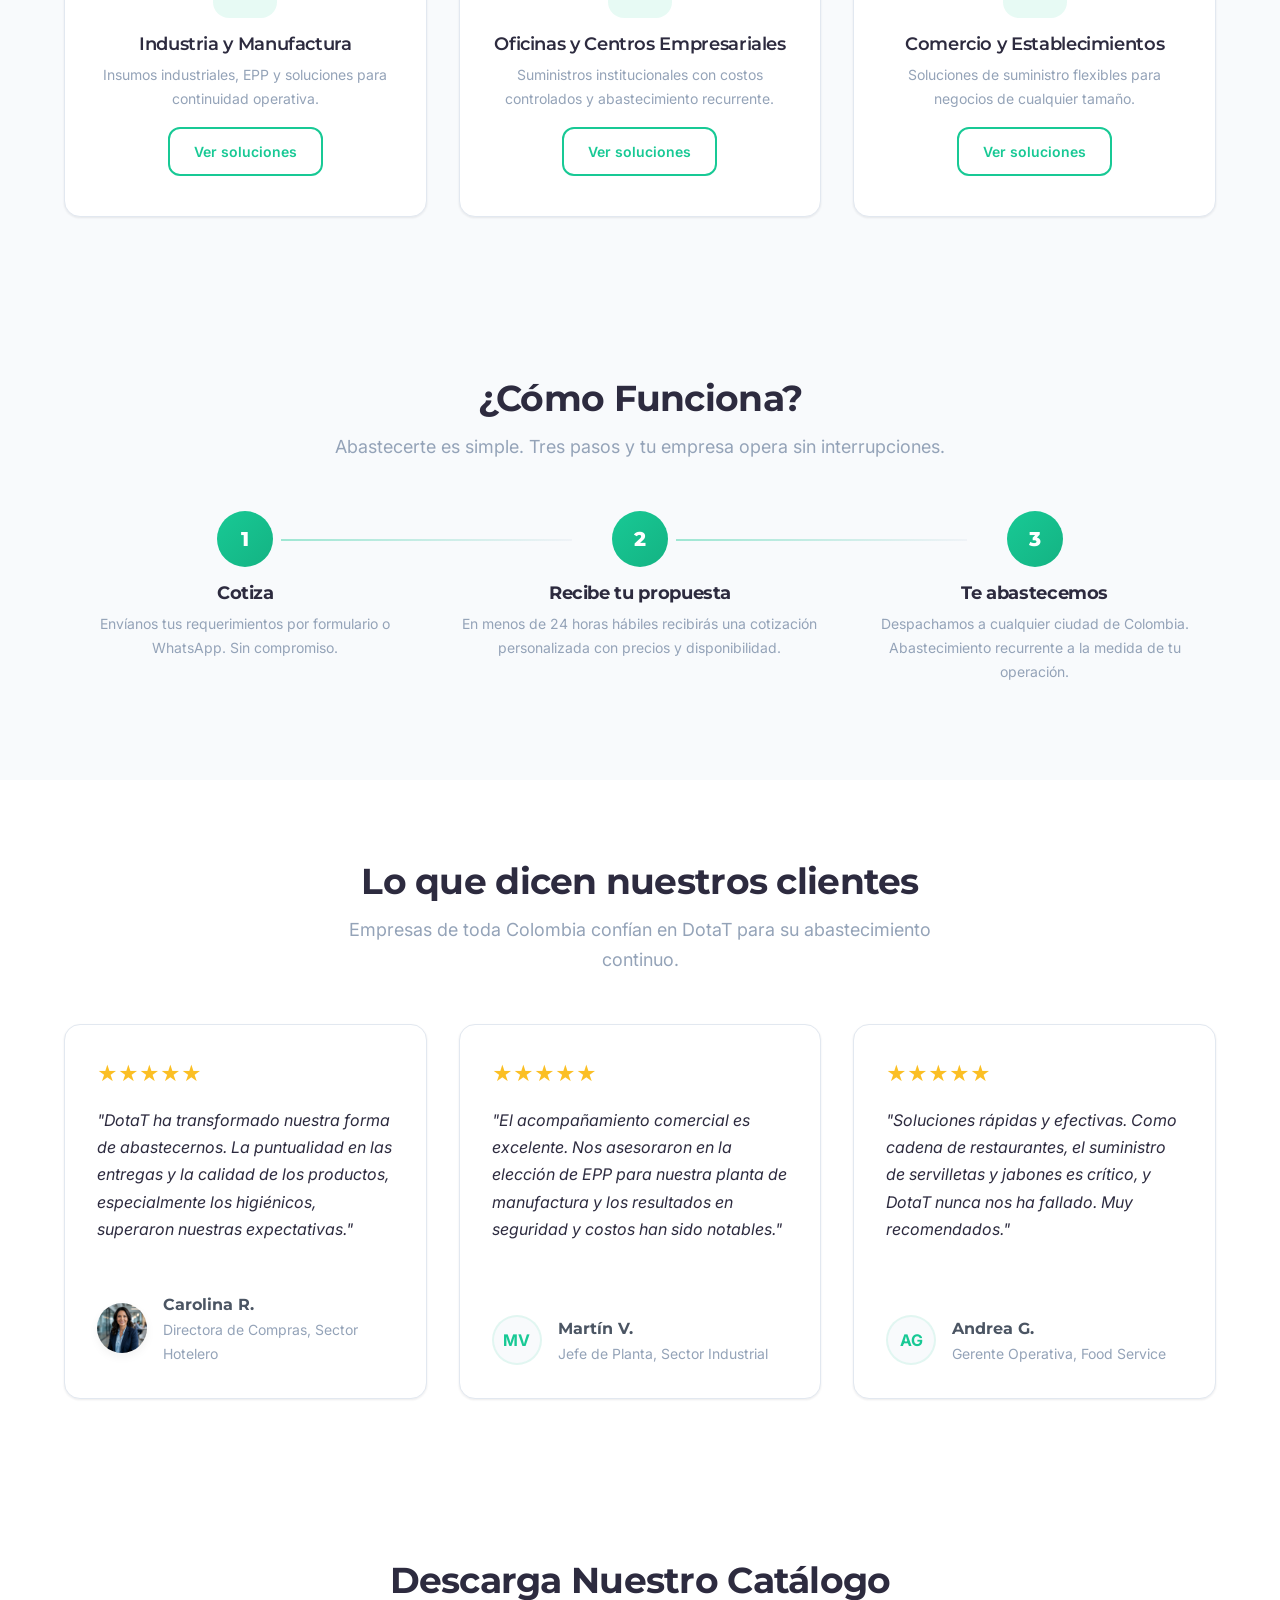
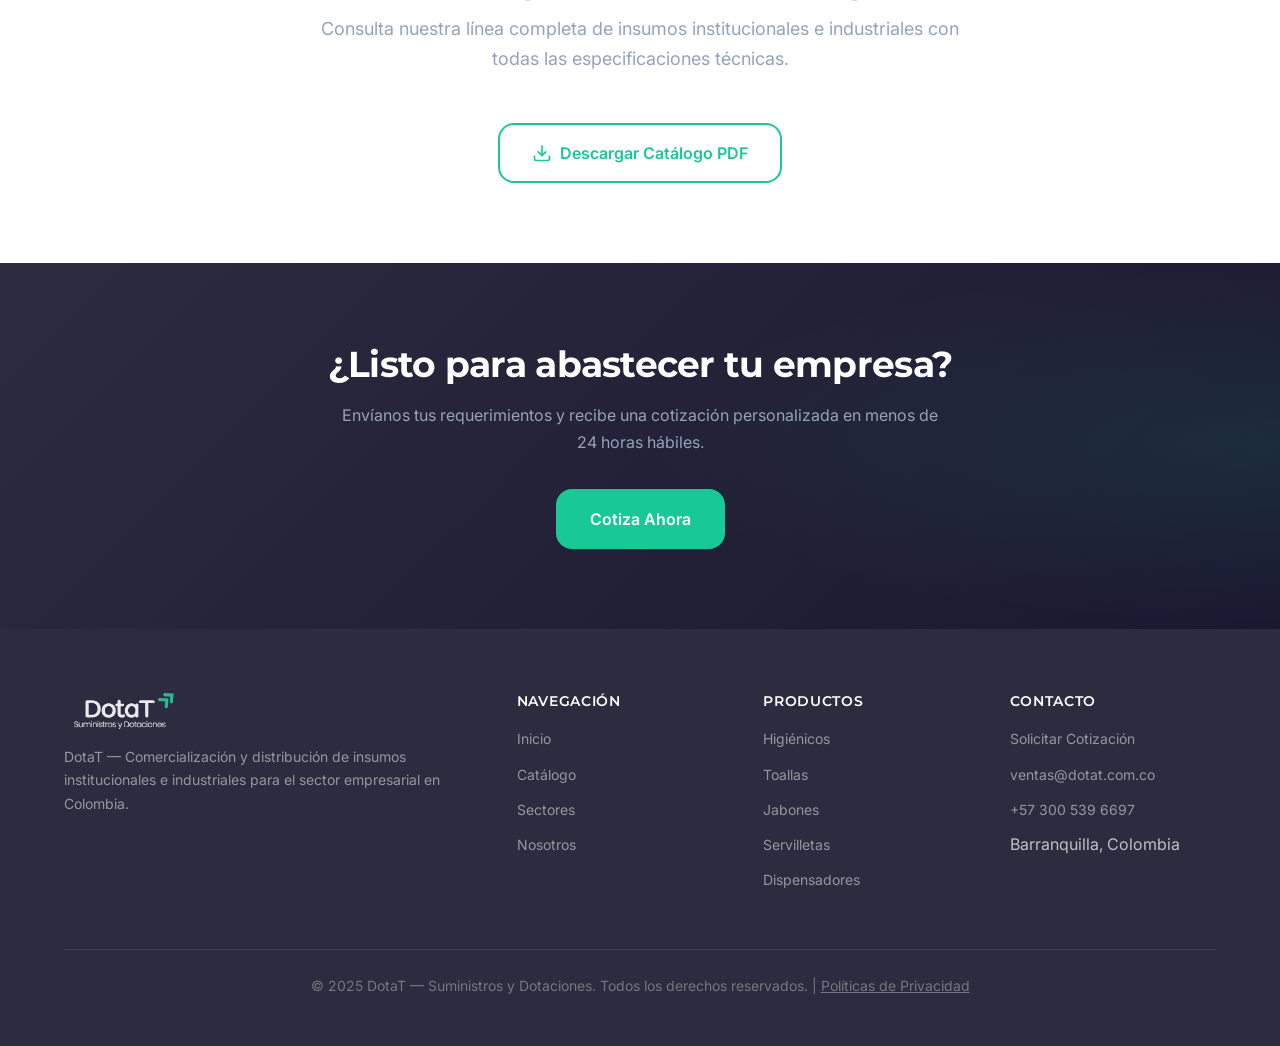
==== commit fc471c6e: "Added Privacy Policy page and updated all footers" ====
--- a/index.html
+++ b/index.html
@@ -422,7 +422,7 @@
         <p>Consulta nuestra línea completa de insumos institucionales e industriales con todas las especificaciones
           técnicas.</p>
       </div>
-      <a href="assets/catalogo-tork.pdf" download class="btn btn--outline btn--lg">
+      <a href="assets/Catalogo-DotaT.pdf" download class="btn btn--outline btn--lg">
         <svg width="20" height="20" viewBox="0 0 24 24" fill="none" stroke="currentColor" stroke-width="2">
           <path d="M21 15v4a2 2 0 0 1-2 2H5a2 2 0 0 1-2-2v-4" />
           <polyline points="7 10 12 15 17 10" />
@@ -481,7 +481,7 @@
         </div>
       </div>
       <div class="footer__bottom">
-        <p>&copy; 2025 DotaT — Suministros y Dotaciones. Todos los derechos reservados.</p>
+        <p>&copy; 2025 DotaT — Suministros y Dotaciones. Todos los derechos reservados. | <a href="politica-privacidad.html" style="color: inherit; text-decoration: underline;">Políticas de Privacidad</a></p>
       </div>
     </div>
   </footer>
--- a/css/styles.css
+++ b/css/styles.css
@@ -1638,4 +1638,239 @@
   .drawer {
     width: 100%;
   }
+}
+
+/* ============================================
+   Privacy Consent Checkbox
+   ============================================ */
+
+.privacy-consent {
+  margin-bottom: var(--space-6);
+  padding: var(--space-5) var(--space-6);
+  background-color: var(--color-surface);
+  border: 1.5px solid var(--color-border);
+  border-radius: var(--radius-md);
+  transition: border-color var(--transition-fast), background-color var(--transition-fast);
+}
+
+.privacy-consent.has-error {
+  border-color: #ef4444;
+  background-color: #fff5f5;
+}
+
+.privacy-consent__label {
+  display: flex;
+  align-items: flex-start;
+  gap: var(--space-3);
+  cursor: pointer;
+  font-size: var(--text-sm);
+  color: var(--color-text-body);
+  line-height: 1.6;
+}
+
+.privacy-consent__label input[type="checkbox"] {
+  width: 18px;
+  height: 18px;
+  min-width: 18px;
+  margin-top: 2px;
+  accent-color: var(--color-accent);
+  cursor: pointer;
+}
+
+.privacy-consent__link {
+  color: var(--color-accent);
+  font-weight: 600;
+  text-decoration: underline;
+  text-underline-offset: 2px;
+  transition: color var(--transition-fast);
+}
+
+.privacy-consent__link:hover {
+  color: var(--color-accent-hover);
+}
+
+.required-star {
+  color: #ef4444;
+  font-weight: 700;
+}
+
+.privacy-error-msg {
+  margin-top: var(--space-3);
+  margin-bottom: 0;
+  font-size: var(--text-sm);
+  color: #ef4444;
+  font-weight: 500;
+}
+
+/* ============================================
+   Privacy Policy Modal
+   ============================================ */
+
+.privacy-modal {
+  position: fixed;
+  inset: 0;
+  z-index: 1000;
+  background-color: rgba(45, 43, 63, 0.75);
+  backdrop-filter: blur(4px);
+  -webkit-backdrop-filter: blur(4px);
+  display: flex;
+  align-items: center;
+  justify-content: center;
+  padding: var(--space-6);
+  animation: modalFadeIn 200ms ease-out;
+}
+
+@keyframes modalFadeIn {
+  from { opacity: 0; }
+  to   { opacity: 1; }
+}
+
+.privacy-modal__dialog {
+  background: var(--color-white);
+  border-radius: var(--radius-xl);
+  box-shadow: var(--shadow-xl);
+  width: 100%;
+  max-width: 700px;
+  max-height: 85vh;
+  display: flex;
+  flex-direction: column;
+  overflow: hidden;
+  animation: modalSlideUp 250ms cubic-bezier(0.34, 1.56, 0.64, 1);
+}
+
+@keyframes modalSlideUp {
+  from { transform: translateY(20px); opacity: 0; }
+  to   { transform: translateY(0);    opacity: 1; }
+}
+
+.privacy-modal__header {
+  display: flex;
+  align-items: center;
+  justify-content: space-between;
+  padding: var(--space-6) var(--space-8);
+  border-bottom: 1px solid var(--color-border);
+  background: linear-gradient(135deg, var(--color-primary-dark) 0%, #1a1830 100%);
+  flex-shrink: 0;
+}
+
+.privacy-modal__header h3 {
+  color: var(--color-white);
+  font-size: var(--text-lg);
+  margin: 0;
+}
+
+.privacy-modal__close {
+  background: rgba(255,255,255,0.12);
+  border: none;
+  color: var(--color-white);
+  width: 34px;
+  height: 34px;
+  border-radius: var(--radius-full);
+  font-size: var(--text-base);
+  cursor: pointer;
+  display: flex;
+  align-items: center;
+  justify-content: center;
+  transition: background var(--transition-fast);
+  flex-shrink: 0;
+}
+
+.privacy-modal__close:hover {
+  background: rgba(255,255,255,0.25);
+}
+
+.privacy-modal__body {
+  overflow-y: auto;
+  padding: var(--space-8);
+  flex: 1;
+}
+
+.privacy-modal__body h4 {
+  font-size: var(--text-base);
+  font-weight: 700;
+  color: var(--color-primary-dark);
+  margin-top: var(--space-6);
+  margin-bottom: var(--space-2);
+  padding-bottom: var(--space-2);
+  border-bottom: 2px solid var(--color-accent-light);
+}
+
+.privacy-modal__body h4:first-child {
+  margin-top: 0;
+}
+
+.privacy-modal__body p {
+  font-size: var(--text-sm);
+  color: var(--color-text-body);
+  margin-bottom: var(--space-3);
+  line-height: 1.7;
+}
+
+.privacy-modal__body ul {
+  margin: 0 0 var(--space-3) var(--space-5);
+  font-size: var(--text-sm);
+  color: var(--color-text-body);
+  line-height: 1.7;
+}
+
+.privacy-modal__body ul li {
+  margin-bottom: var(--space-1);
+}
+
+.privacy-modal__body a {
+  color: var(--color-accent);
+  text-decoration: underline;
+  text-underline-offset: 2px;
+}
+
+.privacy-modal__updated {
+  font-size: var(--text-xs) !important;
+  color: var(--color-text-muted) !important;
+  margin-bottom: var(--space-6) !important;
+  padding: var(--space-2) var(--space-4);
+  background: var(--color-surface);
+  border-radius: var(--radius-sm);
+  display: inline-block;
+}
+
+.privacy-modal__footer {
+  display: flex;
+  gap: var(--space-3);
+  padding: var(--space-5) var(--space-8);
+  border-top: 1px solid var(--color-border);
+  background: var(--color-surface);
+  flex-shrink: 0;
+  justify-content: flex-end;
+  flex-wrap: wrap;
+}
+
+@media (max-width: 640px) {
+  .privacy-modal {
+    padding: var(--space-4);
+    align-items: flex-end;
+  }
+
+  .privacy-modal__dialog {
+    max-height: 90vh;
+    border-radius: var(--radius-lg) var(--radius-lg) 0 0;
+  }
+
+  .privacy-modal__header {
+    padding: var(--space-4) var(--space-5);
+  }
+
+  .privacy-modal__body {
+    padding: var(--space-5);
+  }
+
+  .privacy-modal__footer {
+    padding: var(--space-4) var(--space-5);
+    justify-content: stretch;
+  }
+
+  .privacy-modal__footer .btn {
+    flex: 1;
+    text-align: center;
+    justify-content: center;
+  }
 }
